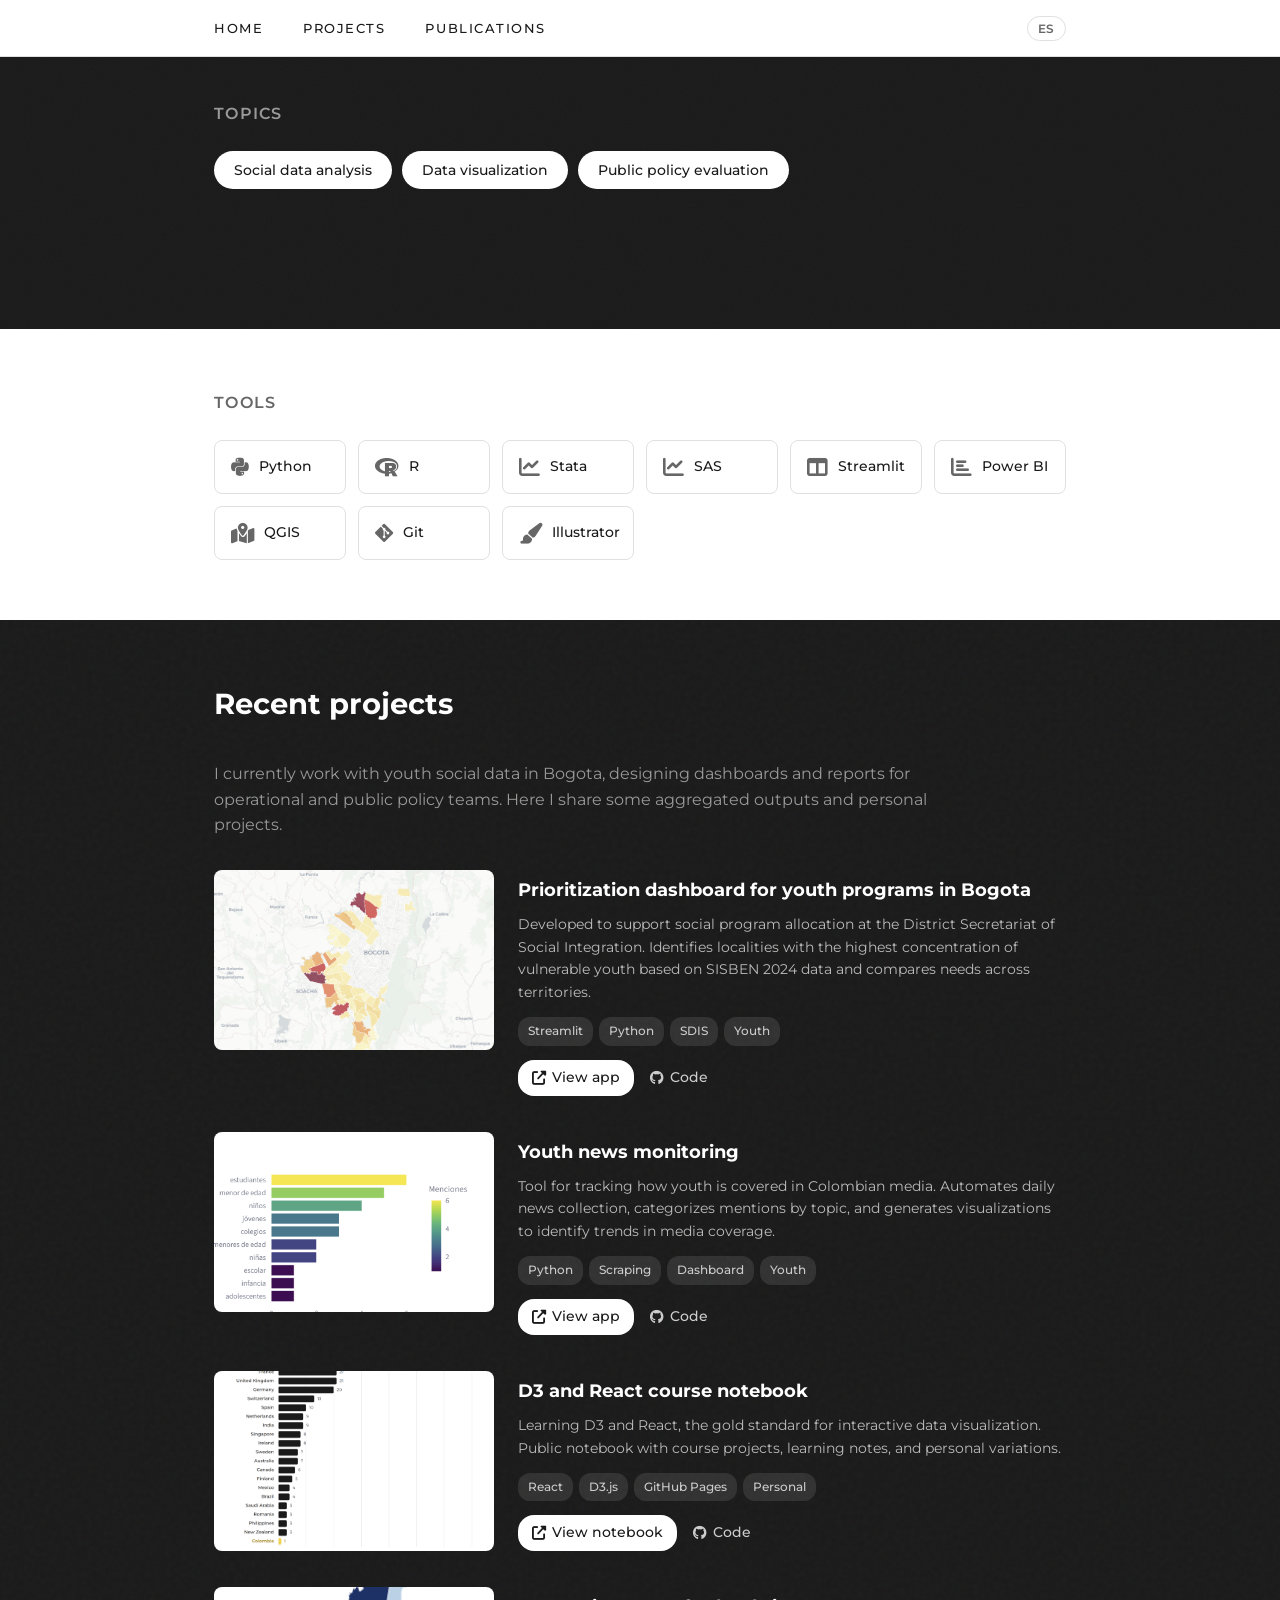
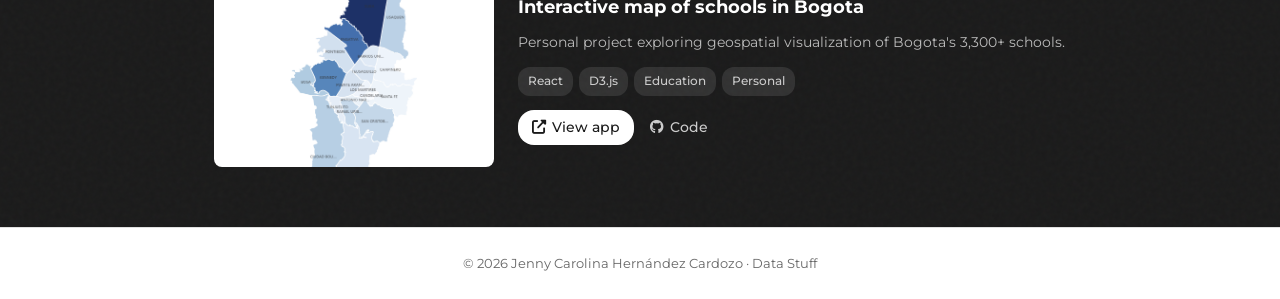
==== about.html @ 79e52897 "Update D3 notebook project tags" ====
<!DOCTYPE html>
<html lang="en">
<head>
    <meta charset="UTF-8">
    <meta name="viewport" content="width=device-width, initial-scale=1.0">
    <title data-i18n-attr="page-title-about">About | Carolina Hernández Cardozo</title>
    <meta name="description" content="Topics, tools and recent projects by Jenny Carolina Hernández Cardozo." data-i18n-meta="meta-description">
    <meta name="keywords" content="Jenny Carolina Hernández Cardozo, Carolina Hernández economista, análisis de datos Colombia, datos sociales, evaluación de políticas públicas, demografía Colombia, visualización de datos">
    <link rel="canonical" href="https://carolinahernandez2019.github.io/about.html">
    <meta property="og:title" content="Jenny Carolina Hernández Cardozo | Economista y demógrafa">
    <meta property="og:description" content="Economista y demógrafa especializada en análisis de datos sociales, evaluación de políticas públicas y visualización de datos en Colombia.">
    <meta property="og:url" content="https://carolinahernandez2019.github.io/">
    <meta property="og:type" content="website">
    <meta property="og:locale" content="es_CO">
    <link rel="stylesheet" href="style.css?v=20">
    <link rel="stylesheet" href="https://cdnjs.cloudflare.com/ajax/libs/font-awesome/6.5.1/css/all.min.css">
    <link rel="preconnect" href="https://fonts.googleapis.com">
    <link rel="preconnect" href="https://fonts.gstatic.com" crossorigin>
    <link href="https://fonts.googleapis.com/css2?family=Caveat:wght@700&family=Montserrat:ital,wght@0,300;0,400;0,500;0,600;0,700&display=swap" rel="stylesheet">
</head>
<body>

    <nav class="navbar navbar-solid" id="navbar">
        <div class="nav-container">
            <ul class="nav-links" id="navLinks">
                <li><a href="index.html" data-i18n="nav-inicio">Home</a></li>
                <li><a href="about.html" data-i18n="nav-proyectos">Projects</a></li>
                <li><a href="publications.html" data-i18n="nav-publicaciones">Publications</a></li>
            </ul>
            <button class="lang-toggle" id="langToggle" aria-label="Switch language">
                ES
            </button>
        </div>
    </nav>

    <!-- ========== TEMAS ========== -->
    <section class="about-me page-section-first dark-texture" id="about">
        <div class="section-container">
            <h2 class="subsection-title" data-i18n="section-temas">Topics</h2>
            <div class="skill-tags">
                <button class="skill-tag" data-skill="policy" style="--tag-color: #eeeeee;" data-i18n="skill-policy">
                    Social data analysis
                </button>
                <button class="skill-tag" data-skill="data-viz" style="--tag-color: #eeeeee;" data-i18n="skill-dataviz">
                    Data visualization
                </button>
                <button class="skill-tag" data-skill="monitoring" style="--tag-color: #eeeeee;" data-i18n="skill-monitoring">
                    Public policy evaluation
                </button>
            </div>
            <div class="skill-descriptions">
                <div class="skill-desc" id="desc-policy">
                    <p data-i18n="desc-policy">Research experience in labor markets, youth, education, and migration.
                    Working with household surveys from Colombia and Latin America.</p>
                </div>
                <div class="skill-desc" id="desc-data-viz">
                    <p data-i18n="desc-dataviz">For technical and non-technical audiences. Publication-ready visualizations
                    in ggplot2 and Plotly. Currently studying D3.js to create interactive web visualizations.</p>
                </div>
                <div class="skill-desc" id="desc-monitoring">
                    <p data-i18n="desc-monitoring">Experience in youth and education policy evaluation.</p>
                </div>
            </div>
        </div>
    </section>

    <!-- ========== HERRAMIENTAS ========== -->
    <section class="tools-section fade-in" id="tools">
        <div class="section-container">
            <h2 class="subsection-title" data-i18n="subsection-herramientas">Tools</h2>
            <div class="tools-grid">
                <div class="tool-item"><i class="fab fa-python"></i><span>Python</span></div>
                <div class="tool-item"><i class="fab fa-r-project"></i><span>R</span></div>
                <div class="tool-item"><i class="fas fa-chart-line"></i><span>Stata</span></div>
                <div class="tool-item"><i class="fas fa-chart-line"></i><span>SAS</span></div>
                <div class="tool-item"><i class="fas fa-table-columns"></i><span>Streamlit</span></div>
                <div class="tool-item"><i class="fas fa-chart-bar"></i><span>Power BI</span></div>
                <div class="tool-item"><i class="fas fa-map-location-dot"></i><span>QGIS</span></div>
                <div class="tool-item"><i class="fab fa-git-alt"></i><span>Git</span></div>
                <div class="tool-item"><i class="fas fa-paintbrush"></i><span>Illustrator</span></div>
            </div>
        </div>
    </section>

    <!-- ========== PROYECTOS ========== -->
    <section class="projects fade-in dark-texture" id="projects">
        <div class="section-container">
            <h2 class="section-title" data-i18n="section-proyectos">Recent projects</h2>
            <p class="projects-intro" data-i18n="hero-intro-projects">
                I currently work with youth social data in Bogota, designing dashboards
                and reports for operational and public policy teams. Here I share some
                aggregated outputs and personal projects.
            </p>
            <div class="projects-grid">

                <article class="project-card">
                    <div class="project-image project-image-link">
                        <a href="https://tablero-jco-fmeyctbuhogjs5tgttm2iw.streamlit.app/" target="_blank" rel="noopener">
                            <img src="tablero-jco-preview.png" alt="Prioritization dashboard for youth programs in Bogota preview">
                        </a>
                    </div>
                    <div class="project-content">
                        <h3 data-i18n="project1-title">Prioritization dashboard for youth programs in Bogota</h3>
                        <p data-i18n="project1-desc">Developed to support social program allocation at the District Secretariat of Social Integration. Identifies localities with the highest concentration of vulnerable youth based on SISBEN 2024 data and compares needs across territories.</p>
                        <div class="project-tags">
                            <span>Streamlit</span><span>Python</span><span>SDIS</span><span data-i18n="tag-youth">Youth</span>
                        </div>
                        <div class="project-links-row">
                            <a href="https://tablero-jco-fmeyctbuhogjs5tgttm2iw.streamlit.app/"
                               target="_blank" rel="noopener" class="project-link primary">
                                <i class="fas fa-external-link-alt"></i> <span data-i18n="project1-link-app">View app</span>
                            </a>
                            <a href="https://github.com/CarolinaHernandez2019/tablero-jco"
                               target="_blank" rel="noopener" class="project-link">
                                <i class="fab fa-github"></i> <span data-i18n="project1-link-code">Code</span>
                            </a>
                        </div>
                    </div>
                </article>

                <article class="project-card">
                    <div class="project-image project-image-link">
                        <a href="https://noticiasjuventudcolombia.streamlit.app/" target="_blank" rel="noopener">
                            <img src="monitor-noticias-preview.png" alt="Youth news monitoring preview">
                        </a>
                    </div>
                    <div class="project-content">
                        <h3 data-i18n="project2-title">Youth news monitoring</h3>
                        <p data-i18n="project2-desc">Tool for tracking how youth is covered in Colombian media. Automates daily news collection, categorizes mentions by topic, and generates visualizations to identify trends in media coverage.</p>
                        <div class="project-tags">
                            <span>Python</span><span>Scraping</span><span>Dashboard</span><span data-i18n="tag-youth">Youth</span>
                        </div>
                        <div class="project-links-row">
                            <a href="https://noticiasjuventudcolombia.streamlit.app/"
                               target="_blank" rel="noopener" class="project-link primary">
                                <i class="fas fa-external-link-alt"></i> <span data-i18n="project2-link-app">View app</span>
                            </a>
                            <a href="https://github.com/CarolinaHernandez2019/-monitoreo-noticias-juventud"
                               target="_blank" rel="noopener" class="project-link">
                                <i class="fab fa-github"></i> <span data-i18n="project2-link-code">Code</span>
                            </a>
                        </div>
                    </div>
                </article>

                <article class="project-card">
                    <div class="project-image project-image-link">
                        <a href="https://carolinahernandez2019.github.io/curso-d3/#project-2" target="_blank" rel="noopener">
                            <img src="d3_preview.png" alt="D3 and React course notebook preview">
                        </a>
                    </div>
                    <div class="project-content">
                        <h3 data-i18n="project-d3-course-title">D3 and React course notebook</h3>
                        <p data-i18n="project-d3-course-desc">Learning D3 and React, the gold standard for interactive data visualization. Public notebook with course projects, learning notes, and personal variations.</p>
                        <div class="project-tags">
                            <span>React</span><span>D3.js</span><span>GitHub Pages</span><span data-i18n="tag-personal">Personal</span>
                        </div>
                        <div class="project-links-row">
                            <a href="https://carolinahernandez2019.github.io/curso-d3/#project-2"
                               target="_blank" rel="noopener" class="project-link primary">
                                <i class="fas fa-external-link-alt"></i> <span data-i18n="project-d3-course-link-app">View notebook</span>
                            </a>
                            <a href="https://github.com/CarolinaHernandez2019/curso-d3"
                               target="_blank" rel="noopener" class="project-link">
                                <i class="fab fa-github"></i> <span data-i18n="project-d3-course-link-code">Code</span>
                            </a>
                        </div>
                    </div>
                </article>

                <article class="project-card">
                    <div class="project-image project-image-link">
                        <a href="https://carolinahernandez2019.github.io/mapa-escuelas-bogota/" target="_blank" rel="noopener">
                            <img src="mapa-escuelas-preview.png" alt="Interactive map of schools in Bogota preview">
                        </a>
                    </div>
                    <div class="project-content">
                        <h3 data-i18n="project3-title">Interactive map of schools in Bogota</h3>
                        <p data-i18n="project3-desc">Personal project exploring geospatial visualization of Bogota's 3,300+ schools.</p>
                        <div class="project-tags">
                            <span>React</span><span>D3.js</span><span data-i18n="tag-education">Education</span><span data-i18n="tag-personal">Personal</span>
                        </div>
                        <div class="project-links-row">
                            <a href="https://carolinahernandez2019.github.io/mapa-escuelas-bogota/"
                               target="_blank" rel="noopener" class="project-link primary">
                                <i class="fas fa-external-link-alt"></i> <span data-i18n="project3-link-app">View app</span>
                            </a>
                            <a href="https://github.com/CarolinaHernandez2019/mapa-escuelas-bogota"
                               target="_blank" rel="noopener" class="project-link">
                                <i class="fab fa-github"></i> <span data-i18n="project3-link-code">Code</span>
                            </a>
                        </div>
                    </div>
                </article>

            </div>
        </div>
    </section>

    <footer class="footer">
        <div class="section-container">
            <p data-i18n="footer-text">&copy; 2026 Jenny Carolina Hernández Cardozo &middot; Data Stuff</p>
        </div>
    </footer>

    <script src="traducciones-idioma.js?v=9"></script>
    <script src="script.js?v=8"></script>
</body>
</html>
---- style.css ----
/* ==========================================================
   PORTAFOLIO - Carolina Hernandez
   Archivo de estilos principal.

   Para modificar colores, buscar la seccion "Variables CSS"
   al inicio. Ahi se cambian los colores globales del sitio.
   ========================================================== */

/* --- Textura noise para secciones oscuras --- */
.dark-texture {
    position: relative;
}
.dark-texture::after {
    content: "";
    position: absolute;
    top: 0;
    left: 0;
    width: 100%;
    height: 100%;
    background-image: url("data:image/svg+xml,%3Csvg viewBox='0 0 256 256' xmlns='http://www.w3.org/2000/svg'%3E%3Cfilter id='noise'%3E%3CfeTurbulence type='fractalNoise' baseFrequency='0.9' numOctaves='4' stitchTiles='stitch'/%3E%3C/filter%3E%3Crect width='100%25' height='100%25' filter='url(%23noise)'/%3E%3C/svg%3E");
    opacity: 0.03;
    pointer-events: none;
    z-index: 1;
}
.dark-texture > * {
    position: relative;
    z-index: 2;
}

/* --- Clase para ocultar visualmente pero mantener accesible para buscadores y lectores de pantalla --- */
.sr-only {
    position: absolute;
    width: 1px;
    height: 1px;
    padding: 0;
    margin: -1px;
    overflow: hidden;
    clip: rect(0, 0, 0, 0);
    white-space: nowrap;
    border: 0;
}

/* --- Variables CSS: colores y fuentes del sitio --- */
/* Tema claro minimalista — blanco y negro */
:root {
    --color-bg: #ffffff;
    --color-surface: #f5f5f5;
    --color-text: #1a1a1a;
    --color-text-secondary: #666666;
    --color-accent: #333333;
    --color-accent-hover: #111111;
    --color-accent-light: #eeeeee;
    --color-border: #e0e0e0;
    --font-body: 'Montserrat', -apple-system, BlinkMacSystemFont, sans-serif;
    --font-heading: 'Montserrat', -apple-system, BlinkMacSystemFont, sans-serif;
    --shadow-sm: 0 1px 3px rgba(0, 0, 0, 0.06);
    --shadow-md: 0 4px 12px rgba(0, 0, 0, 0.08);
    --shadow-lg: 0 8px 30px rgba(0, 0, 0, 0.10);
    --radius: 8px;
    --max-width: 900px;
    --transition: 0.3s ease;
}

/* --- Reset: estilos base para todos los elementos --- */
*,
*::before,
*::after {
    margin: 0;
    padding: 0;
    box-sizing: border-box;
}

html {
    scroll-behavior: smooth;
    scroll-padding-top: 80px;
}

body {
    font-family: var(--font-body);
    background-color: var(--color-bg);
    color: var(--color-text);
    line-height: 1.7;
    transition: background-color var(--transition), color var(--transition);
}

/* --- Contenedor de secciones --- */
.section-container {
    max-width: var(--max-width);
    margin: 0 auto;
    padding: 0 24px;
}

/* ========== NAVEGACION ========== */
/* Barra fija en la parte superior */
.navbar {
    position: fixed;
    top: 0;
    left: 0;
    right: 0;
    z-index: 1000;
    background: transparent;
    border-bottom: none;
    transition: background var(--transition), box-shadow var(--transition);
}

/* Al hacer scroll, la barra gana fondo solido */
.navbar.scrolled {
    background: var(--color-bg);
    border-bottom: 1px solid var(--color-border);
}

/* Cuando se hace scroll, la barra gana sombra */
.navbar.scrolled {
    box-shadow: var(--shadow-sm);
}

/* Paginas interiores: navbar siempre visible con fondo solido */
.navbar.navbar-solid {
    background: var(--color-bg);
    border-bottom: 1px solid var(--color-border);
    box-shadow: var(--shadow-sm);
}

.nav-container {
    max-width: var(--max-width);
    margin: 0 auto;
    padding: 0 24px;
    display: flex;
    align-items: center;
    justify-content: space-between;
    height: 56px;
}

.nav-links {
    display: flex;
    list-style: none;
    gap: 40px;
}

.nav-links a {
    text-decoration: none;
    color: var(--color-text);
    font-size: 0.8rem;
    font-weight: 500;
    letter-spacing: 0.12em;
    text-transform: uppercase;
    transition: color var(--transition);
    position: relative;
}

.nav-links a:hover,
.nav-links a.active {
    color: var(--color-accent);
}

/* Linea decorativa debajo del link activo — ahora animada en la seccion de animaciones */

/* --- Boton de cambio de idioma (ES/EN) --- */
/* Se muestra junto al boton de tema en la barra de navegacion */
.lang-toggle {
    background: none;
    border: 1.5px solid var(--color-border);
    color: var(--color-text-secondary);
    font-family: var(--font-body);
    font-size: 0.75rem;
    font-weight: 600;
    cursor: pointer;
    padding: 4px 10px;
    border-radius: 14px;
    letter-spacing: 0.05em;
    transition: color var(--transition), border-color var(--transition), background var(--transition);
}

.lang-toggle:hover {
    color: var(--color-accent);
    border-color: var(--color-accent);
    background: var(--color-bg);
}

/* --- Boton de tema (deshabilitado, solo tema oscuro) --- */
.theme-toggle {
    display: none;
    background: none;
    border: none;
    color: var(--color-text-secondary);
    font-size: 1.1rem;
    cursor: pointer;
    padding: 8px;
    border-radius: 50%;
    transition: color var(--transition), background var(--transition);
}

.theme-toggle:hover {
    color: var(--color-accent);
    background: var(--color-bg);
}

/* --- Subtitulo "Cosas de Datos" debajo del nombre --- */
.hero-tagline {
    font-family: var(--font-body);
    font-size: 1.1rem;
    font-weight: 400;
    color: var(--color-accent);
    margin-bottom: 24px;
}

/* ========== HERO / PRESENTACION ========== */
.hero {
    position: relative;
    padding: 140px 0 80px;
    min-height: 80vh;
    display: flex;
    align-items: center;
}

/* Canvas de partículas — fondo del hero */
#hero-particles {
    position: absolute;
    top: 0;
    left: 0;
    width: 100%;
    height: 100%;
    z-index: 0;
    pointer-events: none;
}

.hero-container {
    position: relative;
    z-index: 1;
    max-width: var(--max-width);
    margin: 0 auto;
    padding: 0 24px;
    display: flex;
    gap: 48px;
    align-items: center;
    width: 100%;
}

/* Texto del hero ocupa la izquierda */
.hero-content {
    flex: 1;
}

/* Saludo / intro antes del nombre */
.hero-eyebrow {
    font-size: 0.95rem;
    font-weight: 400;
    color: var(--color-text-secondary);
    margin-bottom: 16px;
    max-width: 480px;
}

/* Foto circular a la derecha */
.hero-photo-wrap {
    flex-shrink: 0;
}

.hero-photo {
    width: 240px;
    height: 240px;
    border-radius: 50%;
    object-fit: cover;
    box-shadow: 0 0 0 6px var(--color-bg), 0 16px 48px rgba(0, 0, 0, 0.08);
}

/* --- Foto de perfil (usada en seccion Sobre mi) --- */
.hero-image {
    flex-shrink: 0;
}

.hero-image img,
.image-placeholder {
    width: 220px;
    height: 220px;
    border-radius: 12px;
    object-fit: cover;
    box-shadow: var(--shadow-md);
}

/* Placeholder que se muestra mientras no haya foto */
.image-placeholder {
    background: linear-gradient(135deg, #e0e0e0 0%, #999999 100%);
    display: flex;
    flex-direction: column;
    align-items: center;
    justify-content: center;
    color: white;
    font-size: 0.8rem;
    gap: 8px;
}

.image-placeholder i {
    font-size: 3rem;
    opacity: 0.9;
}

.image-hint {
    font-size: 0.7rem;
    opacity: 0.7;
}

/* --- Contenido del hero --- */
.hero-location {
    font-size: 0.85rem;
    color: var(--color-text-secondary);
    margin-bottom: 8px;
}

.hero-location i {
    margin-right: 4px;
    color: var(--color-accent);
}

.hero-name {
    font-family: 'Caveat', cursive;
    font-size: clamp(3.5rem, 8vw, 5rem);
    font-weight: 700;
    line-height: 1.1;
    margin-bottom: 20px;
    color: var(--color-text);
}

/* Lema debajo de los iconos */
.hero-lema {
    font-size: 0.8rem;
    font-weight: 400;
    color: var(--color-text-secondary);
    line-height: 1.6;
    max-width: 420px;
    margin-top: 32px;
    font-style: italic;
}

/* Highlight estilo resaltador */
.highlight {
    background: linear-gradient(to top, #b8e6b0 0%, #b8e6b0 40%, transparent 40%);
    padding: 0 0.1em;
}

/* Highlight naranja zorrito para el nombre */
.highlight-name {
    background: #ffcba4;
    padding: 2px 6px;
    border-radius: 4px;
}

.hero-title {
    font-family: var(--font-body);
    font-size: 1.15rem;
    font-weight: 500;
    color: var(--color-accent);
    margin-bottom: 2px;
}

.hero-tagline {
    font-size: 1rem;
    line-height: 1.7;
    color: var(--color-text-secondary);
    max-width: 480px;
    margin-bottom: 24px;
}

/* Link dentro de la bio (ej: enlace a LinkedIn) */
.hero-bio a {
    color: var(--color-accent);
    text-decoration: none;
    font-weight: 500;
    border-bottom: 1px solid transparent;
    transition: border-color var(--transition);
}

.hero-bio a:hover {
    border-bottom-color: var(--color-accent);
}

/* --- Iconos de redes sociales en el hero --- */
.hero-links {
    display: flex;
    gap: 16px;
}

.hero-links a {
    width: 40px;
    height: 40px;
    display: flex;
    align-items: center;
    justify-content: center;
    border-radius: 50%;
    color: var(--color-text-secondary);
    border: 1px solid var(--color-border);
    text-decoration: none;
    font-size: 1.1rem;
    transition: all var(--transition);
}

.hero-links a:hover {
    color: var(--color-accent);
    border-color: var(--color-accent);
    transform: translateY(-2px);
    box-shadow: var(--shadow-sm);
}

/* ========== SECCION DE SKILLS / EXPERTISE ========== */
.skills {
    padding: 24px 0 60px;
}

.section-title {
    font-family: var(--font-heading);
    font-size: 1.8rem;
    margin-bottom: 32px;
    color: var(--color-text);
}

.subsection-title {
    font-family: var(--font-body);
    font-size: 1rem;
    font-weight: 600;
    margin: 0 0 24px;
    color: var(--color-text-secondary);
    text-transform: uppercase;
    letter-spacing: 0.08em;
}

/* Titulo dentro de secciones oscuras */
.about-me .subsection-title {
    color: #999999;
}

/* --- Tags interactivos de expertise --- */
/* Al hacer clic aparece la descripcion debajo */
.skill-tags {
    display: flex;
    flex-wrap: wrap;
    gap: 10px;
}

.skill-tag {
    padding: 10px 20px;
    border-radius: 24px;
    border: none;
    background: #ffffff;
    color: #1a1a1a;
    font-family: var(--font-body);
    font-size: 0.88rem;
    font-weight: 500;
    cursor: pointer;
    transition: all var(--transition);
    box-shadow: none;
}

.skill-tag:hover {
    transform: translateY(-2px);
    box-shadow: var(--shadow-md);
}

.skill-tag.active {
    transform: translateY(-2px);
    box-shadow: none;
    outline: 2px solid #ffffff;
    outline-offset: 2px;
}

/* Descripciones que aparecen al hacer clic */
.skill-descriptions {
    margin-top: 20px;
    min-height: 60px;
}

.skill-desc {
    display: none;
    animation: fadeIn 0.3s ease;
}

.skill-desc.active {
    display: block;
}

.skill-desc p {
    font-size: 0.92rem;
    line-height: 1.7;
    color: #ffffff;
    padding: 16px 0;
    background: none;
    border-radius: 0;
    border-left: none;
    box-shadow: none;
}

@keyframes fadeIn {
    from { opacity: 0; transform: translateY(8px); }
    to { opacity: 1; transform: translateY(0); }
}

/* --- Grid de herramientas tecnicas --- */
.tools-grid {
    display: grid;
    grid-template-columns: repeat(auto-fill, minmax(120px, 1fr));
    gap: 12px;
}

.tool-item {
    display: flex;
    align-items: center;
    gap: 10px;
    padding: 14px 16px;
    background: var(--color-bg);
    border-radius: var(--radius);
    border: 1px solid var(--color-border);
    font-size: 0.88rem;
    font-weight: 500;
    color: var(--color-text);
    transition: all var(--transition);
}

.tool-item:hover {
    border-color: var(--color-accent);
    transform: translateY(-1px);
}

.tool-item i {
    font-size: 1.3rem;
    color: var(--color-text-secondary);
}

/* ========== HERRAMIENTAS (seccion separada) ========== */
.tools-section {
    padding: 60px 0;
}

/* ========== PROYECTOS ========== */
.projects {
    padding: 60px 0;
    background: #1a1a1a;
    color: #ffffff;
}

.projects .section-title {
    color: #ffffff;
}

.projects-intro {
    text-align: left;
    color: #999999;
    font-size: 1rem;
    line-height: 1.6;
    margin-bottom: 32px;
    max-width: 720px;
}

.projects-grid {
    display: grid;
    grid-template-columns: 1fr;
    gap: 32px;
}

/* --- Tarjeta de proyecto: layout horizontal --- */
.project-card {
    display: flex;
    gap: 24px;
    align-items: flex-start;
    background: transparent;
    border: none;
    overflow: visible;
}

.project-card:hover {
    transform: none;
}

/* Imagen del proyecto a la izquierda */
.project-image {
    width: 280px;
    height: 180px;
    flex-shrink: 0;
    overflow: hidden;
    border-radius: var(--radius);
}

.project-image img {
    width: 100%;
    height: 100%;
    object-fit: cover;
}

.project-placeholder {
    width: 100%;
    height: 100%;
    display: flex;
    align-items: center;
    justify-content: center;
    font-size: 2.5rem;
    color: white;
}

/* Cada tarjeta tiene un degradado diferente */
.project-card:nth-child(1) .project-placeholder {
    background: linear-gradient(135deg, #d0d0d0, #888888);
}
.project-card:nth-child(2) .project-placeholder {
    background: linear-gradient(135deg, #d8d8d8, #999999);
}
.project-card:nth-child(3) .project-placeholder {
    background: linear-gradient(135deg, #e0e0e0, #aaaaaa);
}

.project-content {
    padding: 4px 0;
    flex: 1;
}

.project-content h3 {
    font-family: var(--font-heading);
    font-size: 1.15rem;
    margin-bottom: 8px;
    color: #ffffff;
}

.project-content p {
    font-size: 0.88rem;
    line-height: 1.6;
    color: #bbbbbb;
    margin-bottom: 14px;
}

/* Tags dentro de cada tarjeta de proyecto */
.project-tags {
    display: flex;
    flex-wrap: wrap;
    gap: 6px;
    margin-bottom: 14px;
}

.project-tags span {
    padding: 4px 10px;
    background: rgba(255, 255, 255, 0.1);
    border-radius: 12px;
    font-size: 0.75rem;
    font-weight: 500;
    color: #cccccc;
}

/* Fila con dos links: app en vivo + codigo */
.project-links-row {
    display: flex;
    gap: 16px;
    align-items: center;
}

.project-link {
    display: inline-flex;
    align-items: center;
    gap: 6px;
    color: #cccccc;
    text-decoration: none;
    font-size: 0.88rem;
    font-weight: 500;
    transition: all var(--transition);
}

.project-link:hover {
    color: #ffffff;
}

/* Link principal (app en vivo) con fondo */
.project-link.primary {
    background: #ffffff;
    color: #1a1a1a;
    padding: 6px 14px;
    border-radius: 16px;
    gap: 6px;
}

.project-link.primary:hover {
    background: #e0e0e0;
}

/* Imagen del proyecto clickeable */
.project-image-link a {
    display: block;
    width: 100%;
    height: 100%;
}

.project-image-link .project-placeholder {
    transition: opacity var(--transition);
}

.project-image-link:hover .project-placeholder {
    opacity: 0.85;
}

/* Texto "Ver app en vivo" dentro del placeholder */
.preview-hint {
    font-size: 0.8rem;
    font-weight: 500;
    margin-top: 4px;
    opacity: 0.9;
}

/* ========== PUBLICACIONES ========== */
/* Seccion con publicaciones seleccionadas como tarjetas clickeables */
.publications {
    padding: 60px 0;
    background: #1a1a1a;
    color: #ffffff;
}

.publications .section-title {
    color: #ffffff;
}

.publications-grid {
    display: grid;
    grid-template-columns: 1fr;
    gap: 24px;
}

/* Cada tarjeta es un enlace clickeable a la publicacion */
.publication-card {
    display: flex;
    gap: 20px;
    align-items: flex-start;
    background: transparent;
    border: none;
    overflow: visible;
    transition: all var(--transition);
    box-shadow: none;
    text-decoration: none;
    color: inherit;
}

.publication-card:hover {
    opacity: 0.85;
}

/* Imagen de portada de la publicacion */
.publication-image {
    width: 180px;
    height: 120px;
    flex-shrink: 0;
    overflow: hidden;
    border-radius: 6px;
}

.publication-image img {
    width: 100%;
    height: 100%;
    object-fit: cover;
    transition: transform var(--transition);
}

.publication-card:hover .publication-image img {
    transform: scale(1.03);
}

.publication-info {
    padding: 0;
    flex: 1;
}

.publication-info h3 {
    font-family: var(--font-heading);
    font-size: 0.85rem;
    font-weight: 600;
    margin-bottom: 4px;
    color: #ffffff;
}

/* Organizacion y año de la publicacion */
.publication-meta {
    font-size: 0.82rem;
    color: #999999;
}

/* Indicador de idioma disponible */
.publication-lang {
    font-size: 0.72rem;
    font-style: italic;
    color: #999999;
    margin-top: 4px;
    opacity: 0.75;
}

/* Link a Google Scholar debajo de las tarjetas */
.publications-more {
    margin-top: 24px;
    text-align: center;
}

.publications-more a {
    color: #cccccc;
    text-decoration: none;
    font-size: 0.92rem;
    font-weight: 500;
    transition: all var(--transition);
}

.publications-more a:hover {
    opacity: 0.8;
}

/* ========== LISTA COMPLETA DE PUBLICACIONES (APA) ========== */
.pub-list {
    padding: 60px 0;
    background: var(--color-bg);
}

.apa-list {
    list-style: none;
    padding: 0;
}

.apa-list li {
    font-size: 0.88rem;
    line-height: 1.7;
    color: var(--color-text-secondary);
    padding: 20px 0;
}

.apa-list li + li {
    border-top: 1px solid var(--color-border);
}

.apa-list li em {
    font-style: italic;
}

.apa-list li a {
    color: var(--color-accent);
    text-decoration: none;
    word-break: break-all;
}

.apa-list li a:hover {
    text-decoration: underline;
}

/* --- Boton de descarga de CV --- */
.cv-download-btn {
    display: inline-flex;
    align-items: center;
    gap: 8px;
    padding: 10px 20px;
    background: var(--color-accent-light);
    color: var(--color-accent);
    text-decoration: none;
    border-radius: 20px;
    font-size: 0.88rem;
    font-weight: 500;
    transition: all var(--transition);
    box-shadow: var(--shadow-sm);
    margin-top: 16px;
}

.cv-download-btn:hover {
    transform: translateY(-2px);
    box-shadow: var(--shadow-md);
}

/* ========== SOBRE MI / TOPICS ========== */
.about-me {
    padding: 60px 0;
    background: #1a1a1a;
    color: #ffffff;
}

/* Tarjeta con foto a la izquierda y texto a la derecha */
.about-card {
    display: flex;
    gap: 36px;
    align-items: flex-start;
    background: var(--color-surface);
    border-radius: var(--radius);
    padding: 32px;
    border: 1px solid var(--color-border);
    box-shadow: var(--shadow-sm);
}

.about-image img,
.about-image .image-placeholder {
    width: 180px;
    height: 180px;
    border-radius: 12px;
    object-fit: cover;
    box-shadow: var(--shadow-sm);
}

.about-image {
    flex-shrink: 0;
}

.about-name {
    font-family: var(--font-heading);
    font-size: 1.4rem;
    font-weight: 700;
    color: var(--color-text);
    margin-bottom: 4px;
}

.about-role {
    font-size: 0.95rem;
    font-weight: 500;
    color: var(--color-accent);
    margin-bottom: 4px;
}

.about-location {
    font-size: 0.85rem;
    color: var(--color-text-secondary);
    margin-bottom: 16px;
}

.about-location i {
    margin-right: 4px;
    color: var(--color-accent);
}

.about-bio {
    font-size: 0.92rem;
    line-height: 1.7;
    color: var(--color-text-secondary);
    margin-bottom: 20px;
}

/* Link dentro de la bio de Sobre mi */
.about-bio a {
    color: var(--color-accent);
    text-decoration: none;
    font-weight: 500;
    border-bottom: 1px solid transparent;
    transition: border-color var(--transition);
}

.about-bio a:hover {
    border-bottom-color: var(--color-accent);
}

/* ========== CONTACTO ========== */
.contact {
    padding: 80px 0;
    text-align: center;
    background: var(--color-surface);
}

.contact-text {
    font-size: 1rem;
    color: var(--color-text-secondary);
    margin-bottom: 32px;
    max-width: 500px;
    margin-left: auto;
    margin-right: auto;
}

.contact-links {
    display: flex;
    gap: 16px;
    justify-content: center;
    flex-wrap: wrap;
}

/* Boton principal de contacto */
.contact-btn {
    display: inline-flex;
    align-items: center;
    gap: 8px;
    padding: 12px 28px;
    background: var(--color-accent);
    color: #ffffff;
    text-decoration: none;
    border-radius: 24px;
    font-size: 0.9rem;
    font-weight: 500;
    transition: all var(--transition);
    box-shadow: var(--shadow-sm);
}

.contact-btn:hover {
    transform: translateY(-2px);
    box-shadow: var(--shadow-md);
}

/* Botones secundarios de contacto */
.contact-btn.secondary {
    background: var(--color-surface);
    color: var(--color-text);
    border: 1px solid var(--color-border);
}

.contact-btn.secondary:hover {
    border-color: var(--color-accent);
    color: var(--color-accent);
}

/* ========== NAVEGACION A PAGINAS (botones en index) ========== */
.page-nav {
    padding: 48px 0 64px;
}

.page-nav-grid {
    display: grid;
    grid-template-columns: 1fr 1fr;
    gap: 16px;
}

.page-nav-card {
    display: flex;
    align-items: center;
    justify-content: space-between;
    padding: 24px 28px;
    background: #1a1a1a;
    border-radius: var(--radius);
    text-decoration: none;
    color: #ffffff;
    transition: all var(--transition);
}

.page-nav-card:hover {
    background: #333333;
}

.page-nav-card h3 {
    font-family: var(--font-heading);
    font-size: 1.1rem;
    font-weight: 600;
    margin-bottom: 4px;
}

.page-nav-card p {
    font-size: 0.85rem;
    color: #999999;
}

.page-nav-card .arrow {
    font-size: 1.2rem;
    color: #999999;
    transition: transform var(--transition), color var(--transition);
}

.page-nav-card:hover .arrow {
    transform: translateX(4px);
    color: #ffffff;
}

/* Paginas interiores — padding superior para compensar navbar fijo */
.page-section-first {
    padding-top: 100px;
}

/* ========== FOOTER ========== */
.footer {
    padding: 24px 0;
    text-align: center;
    border-top: 1px solid var(--color-border);
}

.footer p {
    font-size: 0.82rem;
    color: var(--color-text-secondary);
}

/* ========== ANIMACIONES DINAMICAS ========== */

/* Fade-in al scroll — las secciones aparecen suavemente */
.fade-in {
    opacity: 0;
    transform: translateY(24px);
    transition: opacity 0.6s ease, transform 0.6s ease;
}

.fade-in.visible {
    opacity: 1;
    transform: translateY(0);
}

/* Underline animado en links del nav */
.nav-links a::after {
    content: '';
    position: absolute;
    bottom: -4px;
    left: 0;
    width: 0;
    height: 2px;
    background: var(--color-accent);
    transition: width 0.3s ease;
}

.nav-links a:hover::after,
.nav-links a.active::after {
    width: 100%;
}

/* ========== RESPONSIVE: MOVILES ========== */
/* Ajustes para pantallas menores a 768px */
@media (max-width: 768px) {
    /* Navegacion: siempre visible, compacta en movil */
    .nav-links {
        gap: 24px;
    }

    .nav-links a {
        font-size: 0.72rem;
    }

    /* Hero: foto arriba, texto abajo en movil */
    .hero {
        padding: 80px 0 40px;
        min-height: auto;
    }

    .hero-container {
        flex-direction: column-reverse;
        text-align: center;
        gap: 16px;
    }

    .hero-photo {
        width: 160px;
        height: 160px;
    }

    .hero-eyebrow {
        margin-top: 8px;
    }

    .hero-tagline {
        max-width: 100%;
    }

    /* Sobre mi: foto arriba, texto abajo */
    .about-card {
        flex-direction: column;
        align-items: center;
        text-align: center;
    }

    .about-image img,
    .about-image .image-placeholder {
        width: 150px;
        height: 150px;
    }

    .about-bio {
        text-align: left;
    }

    .hero-links {
        justify-content: center;
    }

    /* Skills: tags en 2 columnas */
    .skill-tags {
        justify-content: center;
    }

    .skill-tag {
        font-size: 0.82rem;
        padding: 8px 16px;
    }

    /* Proyectos: vertical en movil */
    .project-card {
        flex-direction: column;
    }

    .project-image {
        width: 100%;
        height: 180px;
    }

    /* Publicaciones: vertical en movil */
    .publication-card {
        flex-direction: column;
    }

    .publication-image {
        width: 100%;
        height: 160px;
    }

    /* Nav cards: una columna en movil */
    .page-nav-grid {
        grid-template-columns: 1fr;
    }

    .tools-grid {
        grid-template-columns: repeat(3, 1fr);
    }
}

/* Pantallas muy pequenas */
@media (max-width: 480px) {
    .tools-grid {
        grid-template-columns: repeat(2, 1fr);
    }
}
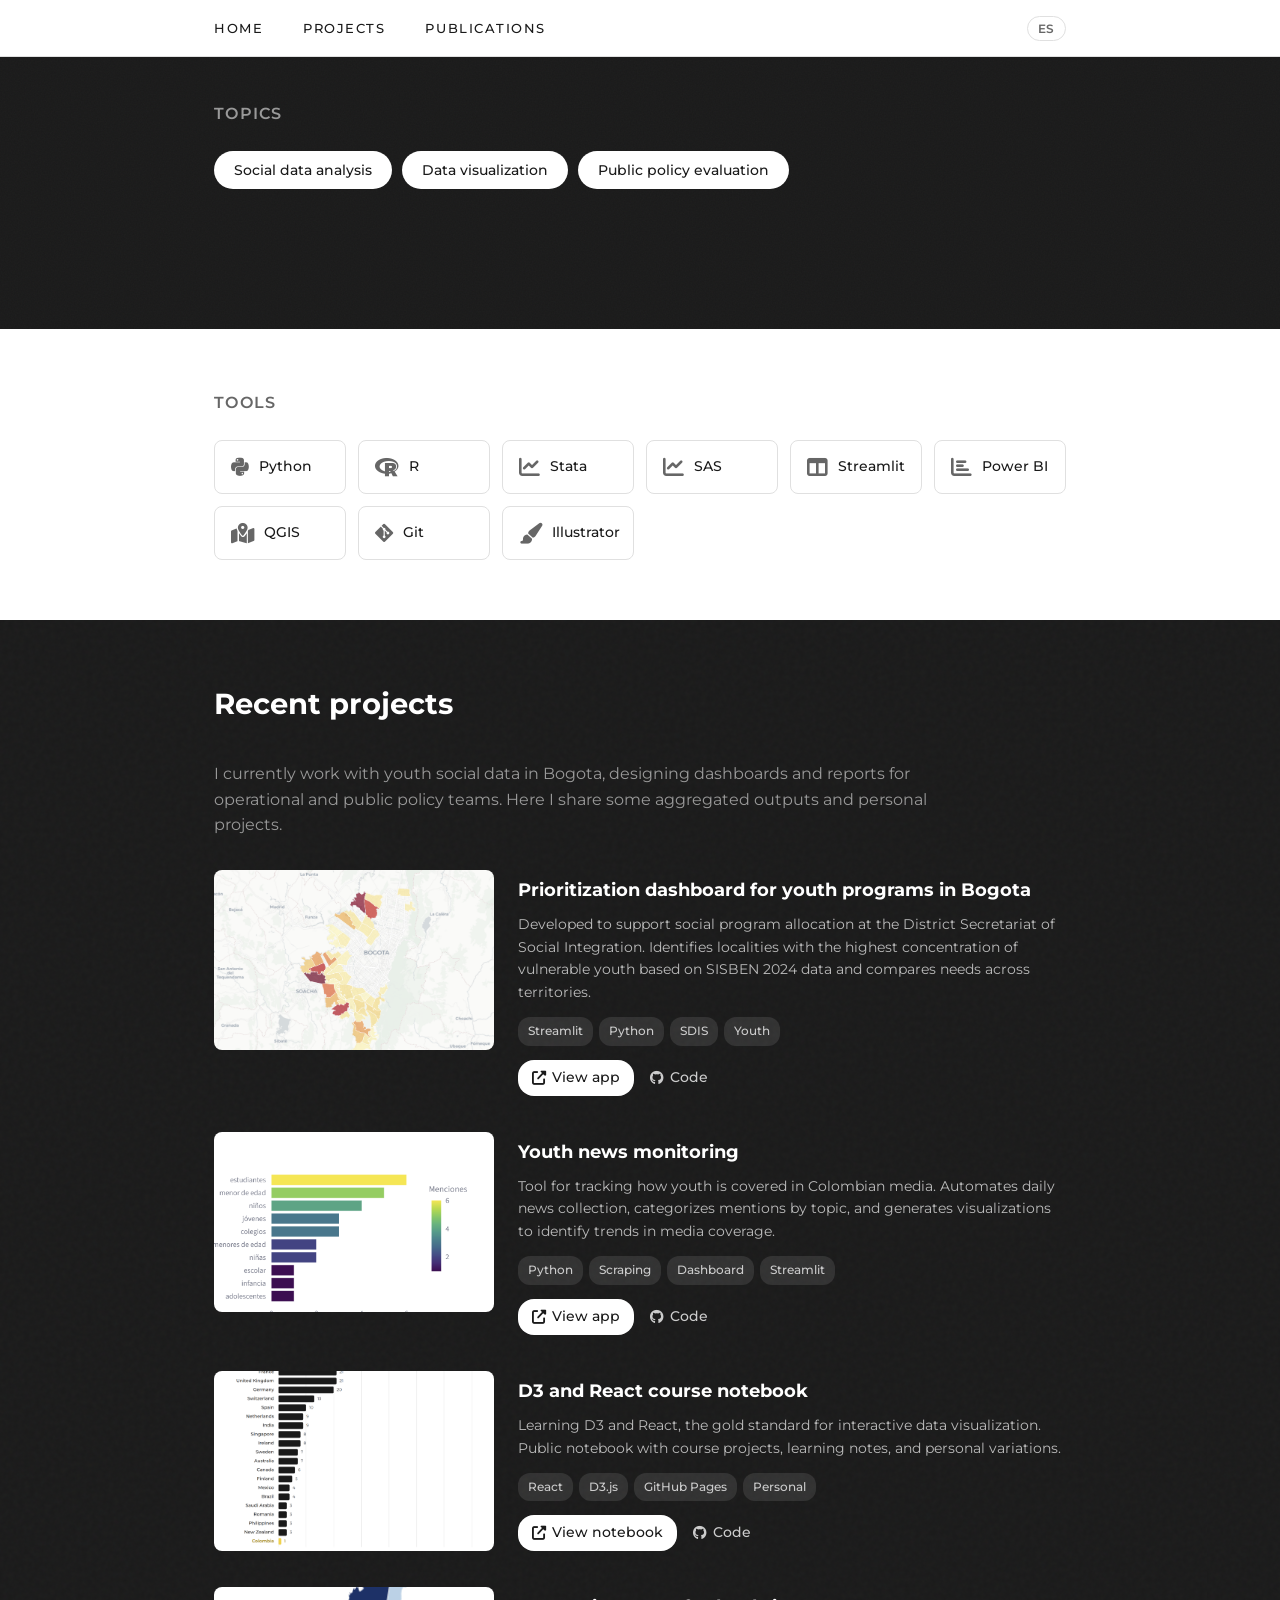
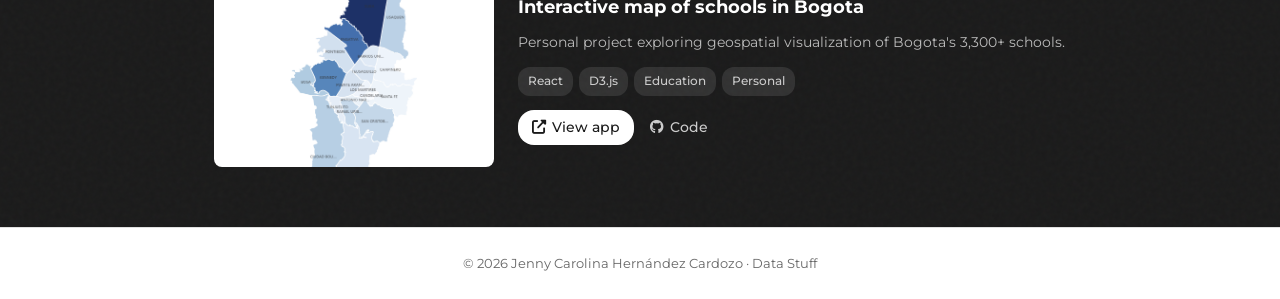
==== commit e5d394a9: "Update D3 notebook portfolio link" ====
--- a/about.html
+++ b/about.html
@@ -128,7 +128,7 @@
                         <h3 data-i18n="project2-title">Youth news monitoring</h3>
                         <p data-i18n="project2-desc">Tool for tracking how youth is covered in Colombian media. Automates daily news collection, categorizes mentions by topic, and generates visualizations to identify trends in media coverage.</p>
                         <div class="project-tags">
-                            <span>Python</span><span>Scraping</span><span>Dashboard</span><span data-i18n="tag-youth">Youth</span>
+                            <span>Python</span><span>Scraping</span><span>Dashboard</span><span>Streamlit</span>
                         </div>
                         <div class="project-links-row">
                             <a href="https://noticiasjuventudcolombia.streamlit.app/"
@@ -145,7 +145,7 @@
 
                 <article class="project-card">
                     <div class="project-image project-image-link">
-                        <a href="https://carolinahernandez2019.github.io/curso-d3/#project-2" target="_blank" rel="noopener">
+                        <a href="https://carolinahernandez2019.github.io/curso-d3/#home" target="_blank" rel="noopener">
                             <img src="d3_preview.png" alt="D3 and React course notebook preview">
                         </a>
                     </div>
@@ -156,7 +156,7 @@
                             <span>React</span><span>D3.js</span><span>GitHub Pages</span><span data-i18n="tag-personal">Personal</span>
                         </div>
                         <div class="project-links-row">
-                            <a href="https://carolinahernandez2019.github.io/curso-d3/#project-2"
+                            <a href="https://carolinahernandez2019.github.io/curso-d3/#home"
                                target="_blank" rel="noopener" class="project-link primary">
                                 <i class="fas fa-external-link-alt"></i> <span data-i18n="project-d3-course-link-app">View notebook</span>
                             </a>
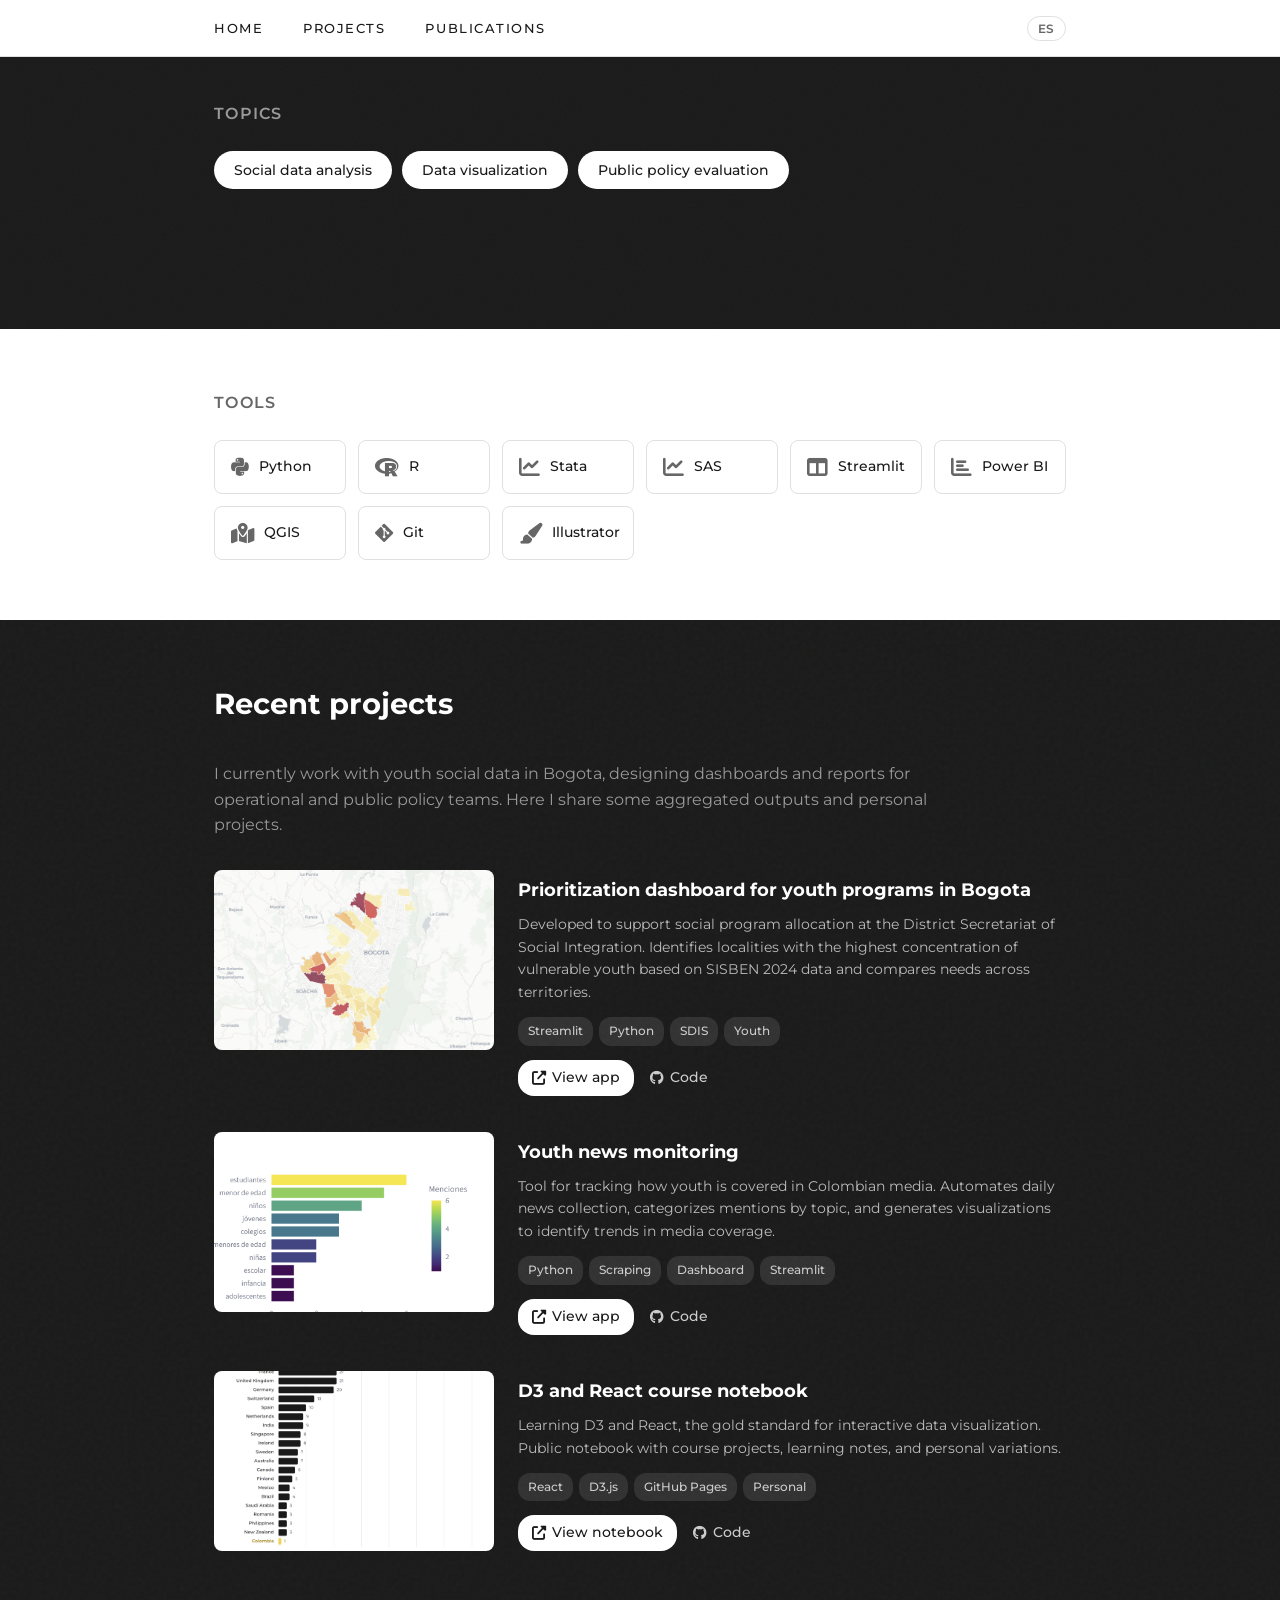
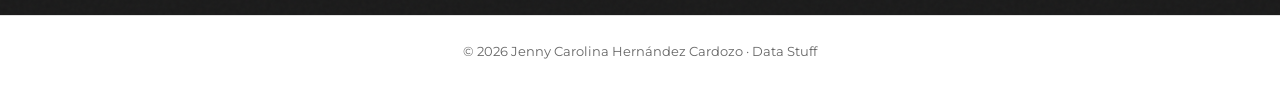
==== commit b5f2ca77: "Temporarily remove schools map from portfolio" ====
--- a/about.html
+++ b/about.html
@@ -168,31 +168,6 @@
                     </div>
                 </article>
 
-                <article class="project-card">
-                    <div class="project-image project-image-link">
-                        <a href="https://carolinahernandez2019.github.io/mapa-escuelas-bogota/" target="_blank" rel="noopener">
-                            <img src="mapa-escuelas-preview.png" alt="Interactive map of schools in Bogota preview">
-                        </a>
-                    </div>
-                    <div class="project-content">
-                        <h3 data-i18n="project3-title">Interactive map of schools in Bogota</h3>
-                        <p data-i18n="project3-desc">Personal project exploring geospatial visualization of Bogota's 3,300+ schools.</p>
-                        <div class="project-tags">
-                            <span>React</span><span>D3.js</span><span data-i18n="tag-education">Education</span><span data-i18n="tag-personal">Personal</span>
-                        </div>
-                        <div class="project-links-row">
-                            <a href="https://carolinahernandez2019.github.io/mapa-escuelas-bogota/"
-                               target="_blank" rel="noopener" class="project-link primary">
-                                <i class="fas fa-external-link-alt"></i> <span data-i18n="project3-link-app">View app</span>
-                            </a>
-                            <a href="https://github.com/CarolinaHernandez2019/mapa-escuelas-bogota"
-                               target="_blank" rel="noopener" class="project-link">
-                                <i class="fab fa-github"></i> <span data-i18n="project3-link-code">Code</span>
-                            </a>
-                        </div>
-                    </div>
-                </article>
-
             </div>
         </div>
     </section>
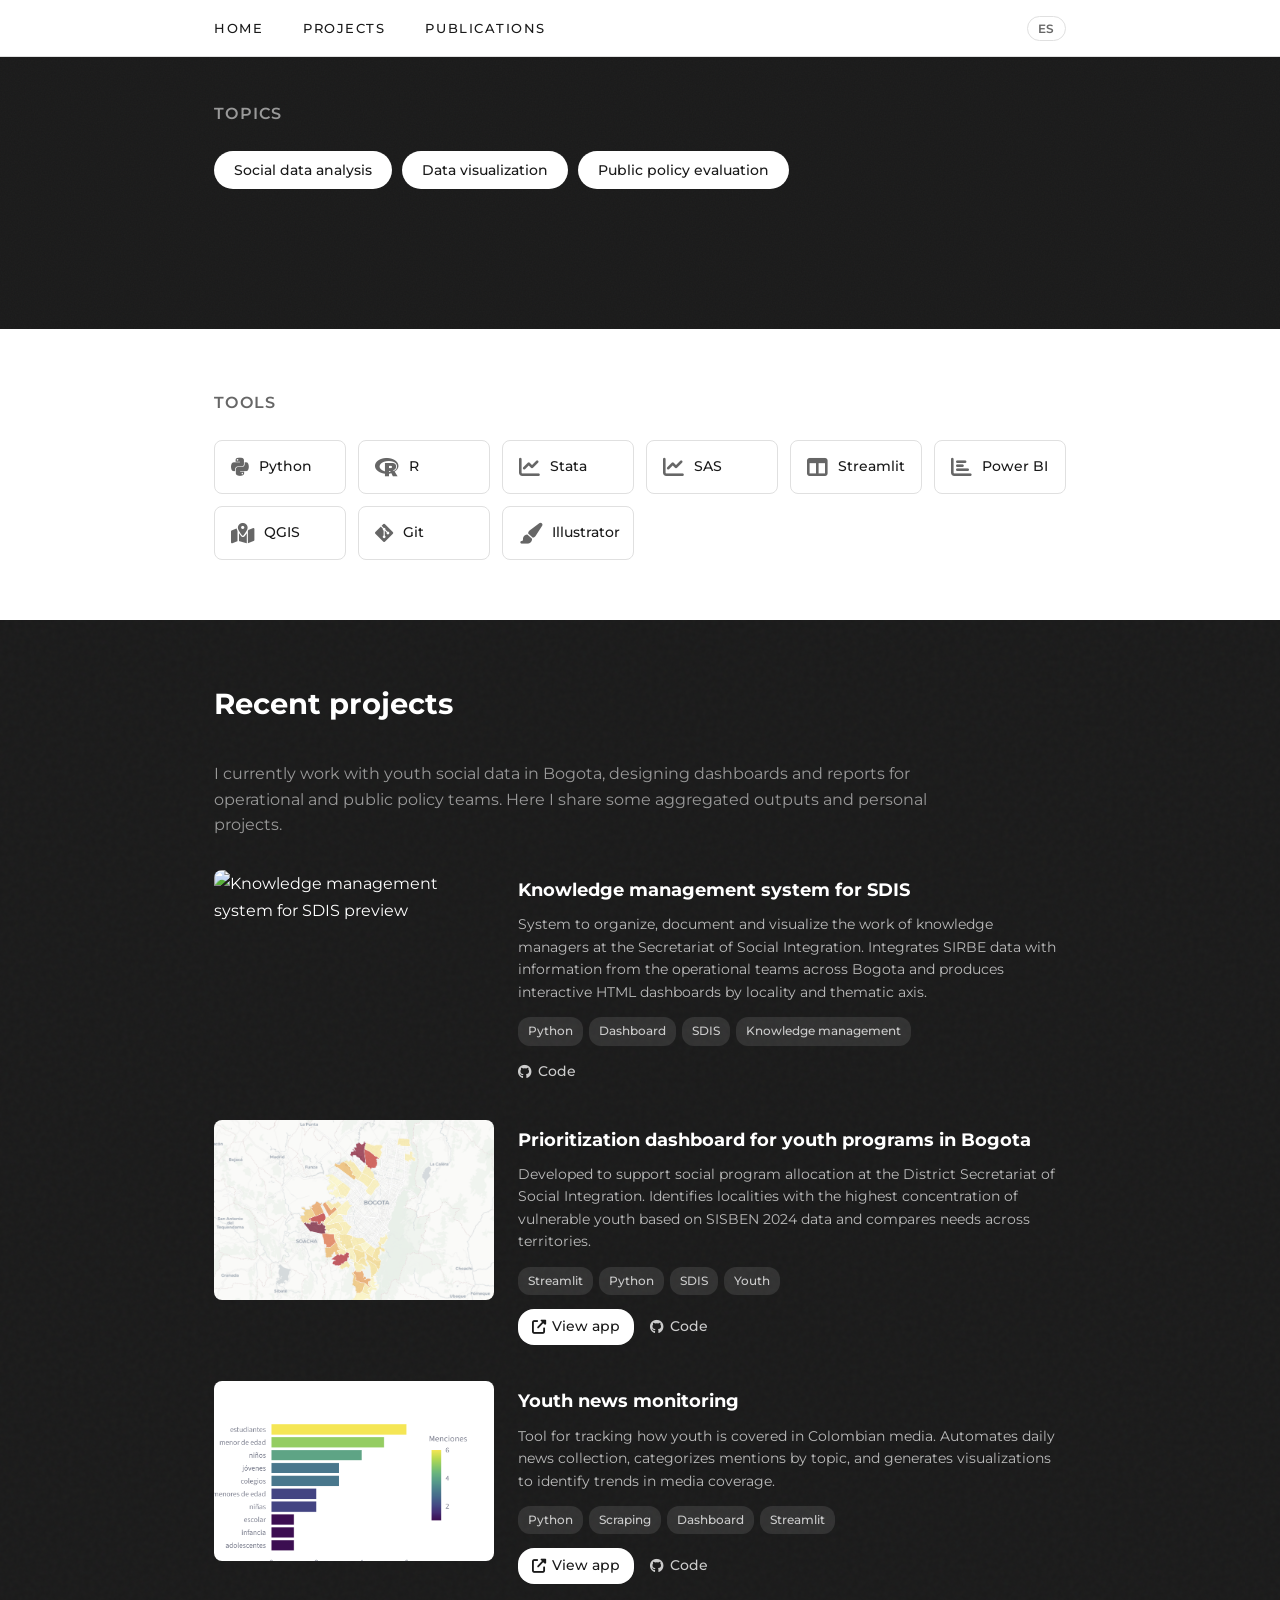
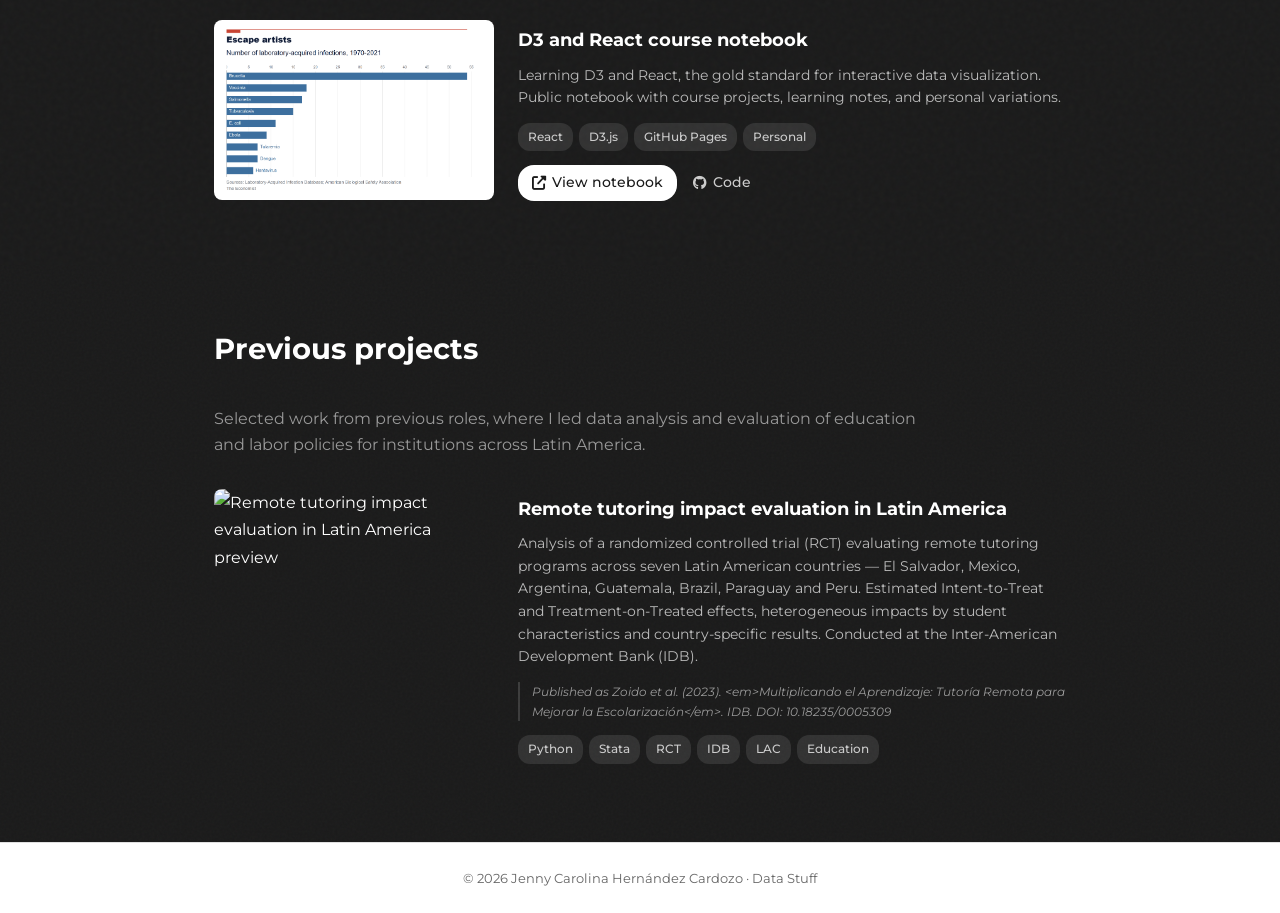
==== commit 47933e80: "Agrega Gestor de Conocimiento SDIS y sección Previous projects con Tutorías BID" ====
--- a/about.html
+++ b/about.html
@@ -82,16 +82,33 @@
         </div>
     </section>
 
-    <!-- ========== PROYECTOS ========== -->
+    <!-- ========== PROYECTOS (projects) ========== -->
     <section class="projects fade-in dark-texture" id="projects">
         <div class="section-container">
             <h2 class="section-title" data-i18n="section-proyectos">Recent projects</h2>
             <p class="projects-intro" data-i18n="hero-intro-projects">
-                I currently work with youth social data in Bogota, designing dashboards
-                and reports for operational and public policy teams. Here I share some
-                aggregated outputs and personal projects.
+                I currently work with youth social data in Bogota, designing dashboards and reports for operational and public policy teams. Here I share some aggregated outputs and personal projects.
             </p>
             <div class="projects-grid">
+
+                <article class="project-card">
+                    <div class="project-image">
+                        <img src="gestor-conocimiento-preview.png" alt="Knowledge management system for SDIS preview">
+                    </div>
+                    <div class="project-content">
+                        <h3 data-i18n="project-gestor-title">Knowledge management system for SDIS</h3>
+                        <p data-i18n="project-gestor-desc">System to organize, document and visualize the work of knowledge managers at the Secretariat of Social Integration. Integrates SIRBE data with information from the operational teams across Bogota and produces interactive HTML dashboards by locality and thematic axis.</p>
+                        <div class="project-tags">
+                            <span>Python</span><span>Dashboard</span><span>SDIS</span><span data-i18n="tag-knowledge">Knowledge management</span>
+                        </div>
+                        <div class="project-links-row">
+                            <a href="https://github.com/CarolinaHernandez2019/gestor-conocimiento-sdis"
+                               target="_blank" rel="noopener" class="project-link">
+                                <i class="fab fa-github"></i> <span data-i18n="project-gestor-link-code">Code</span>
+                            </a>
+                        </div>
+                    </div>
+                </article>
 
                 <article class="project-card">
                     <div class="project-image project-image-link">
@@ -109,8 +126,7 @@
                             <a href="https://tablero-jco-fmeyctbuhogjs5tgttm2iw.streamlit.app/"
                                target="_blank" rel="noopener" class="project-link primary">
                                 <i class="fas fa-external-link-alt"></i> <span data-i18n="project1-link-app">View app</span>
-                            </a>
-                            <a href="https://github.com/CarolinaHernandez2019/tablero-jco"
+                            </a><a href="https://github.com/CarolinaHernandez2019/tablero-jco"
                                target="_blank" rel="noopener" class="project-link">
                                 <i class="fab fa-github"></i> <span data-i18n="project1-link-code">Code</span>
                             </a>
@@ -134,8 +150,7 @@
                             <a href="https://noticiasjuventudcolombia.streamlit.app/"
                                target="_blank" rel="noopener" class="project-link primary">
                                 <i class="fas fa-external-link-alt"></i> <span data-i18n="project2-link-app">View app</span>
-                            </a>
-                            <a href="https://github.com/CarolinaHernandez2019/-monitoreo-noticias-juventud"
+                            </a><a href="https://github.com/CarolinaHernandez2019/-monitoreo-noticias-juventud"
                                target="_blank" rel="noopener" class="project-link">
                                 <i class="fab fa-github"></i> <span data-i18n="project2-link-code">Code</span>
                             </a>
@@ -159,11 +174,37 @@
                             <a href="https://carolinahernandez2019.github.io/curso-d3/#home"
                                target="_blank" rel="noopener" class="project-link primary">
                                 <i class="fas fa-external-link-alt"></i> <span data-i18n="project-d3-course-link-app">View notebook</span>
-                            </a>
-                            <a href="https://github.com/CarolinaHernandez2019/curso-d3"
+                            </a><a href="https://github.com/CarolinaHernandez2019/curso-d3"
                                target="_blank" rel="noopener" class="project-link">
                                 <i class="fab fa-github"></i> <span data-i18n="project-d3-course-link-code">Code</span>
                             </a>
+                        </div>
+                    </div>
+                </article>
+
+            </div>
+        </div>
+    </section>
+
+    <!-- ========== PROYECTOS (previous-projects) ========== -->
+    <section class="projects fade-in dark-texture" id="previous-projects">
+        <div class="section-container">
+            <h2 class="section-title" data-i18n="section-proyectos-anteriores">Previous projects</h2>
+            <p class="projects-intro" data-i18n="hero-intro-previous-projects">
+                Selected work from previous roles, where I led data analysis and evaluation of education and labor policies for institutions across Latin America.
+            </p>
+            <div class="projects-grid">
+
+                <article class="project-card">
+                    <div class="project-image">
+                        <img src="tutorias-bid-preview.png" alt="Remote tutoring impact evaluation in Latin America preview">
+                    </div>
+                    <div class="project-content">
+                        <h3 data-i18n="project-tutorias-title">Remote tutoring impact evaluation in Latin America</h3>
+                        <p data-i18n="project-tutorias-desc">Analysis of a randomized controlled trial (RCT) evaluating remote tutoring programs across seven Latin American countries — El Salvador, Mexico, Argentina, Guatemala, Brazil, Paraguay and Peru. Estimated Intent-to-Treat and Treatment-on-Treated effects, heterogeneous impacts by student characteristics and country-specific results. Conducted at the Inter-American Development Bank (IDB).</p>
+                        <p class="project-citation" data-i18n="project-tutorias-citation">Published as Zoido et al. (2023). <em>Multiplicando el Aprendizaje: Tutoría Remota para Mejorar la Escolarización</em>. IDB. DOI: 10.18235/0005309</p>
+                        <div class="project-tags">
+                            <span>Python</span><span>Stata</span><span>RCT</span><span>IDB</span><span>LAC</span><span data-i18n="tag-education">Education</span>
                         </div>
                     </div>
                 </article>
@@ -181,4 +222,4 @@
     <script src="traducciones-idioma.js?v=9"></script>
     <script src="script.js?v=8"></script>
 </body>
-</html>
+</html>
--- a/style.css
+++ b/style.css
@@ -623,6 +623,15 @@
     margin-bottom: 14px;
 }
 
+.project-content p.project-citation {
+    font-size: 0.78rem;
+    color: #999999;
+    font-style: italic;
+    padding-left: 12px;
+    border-left: 2px solid rgba(255, 255, 255, 0.15);
+    margin-bottom: 14px;
+}
+
 /* Tags dentro de cada tarjeta de proyecto */
 .project-tags {
     display: flex;
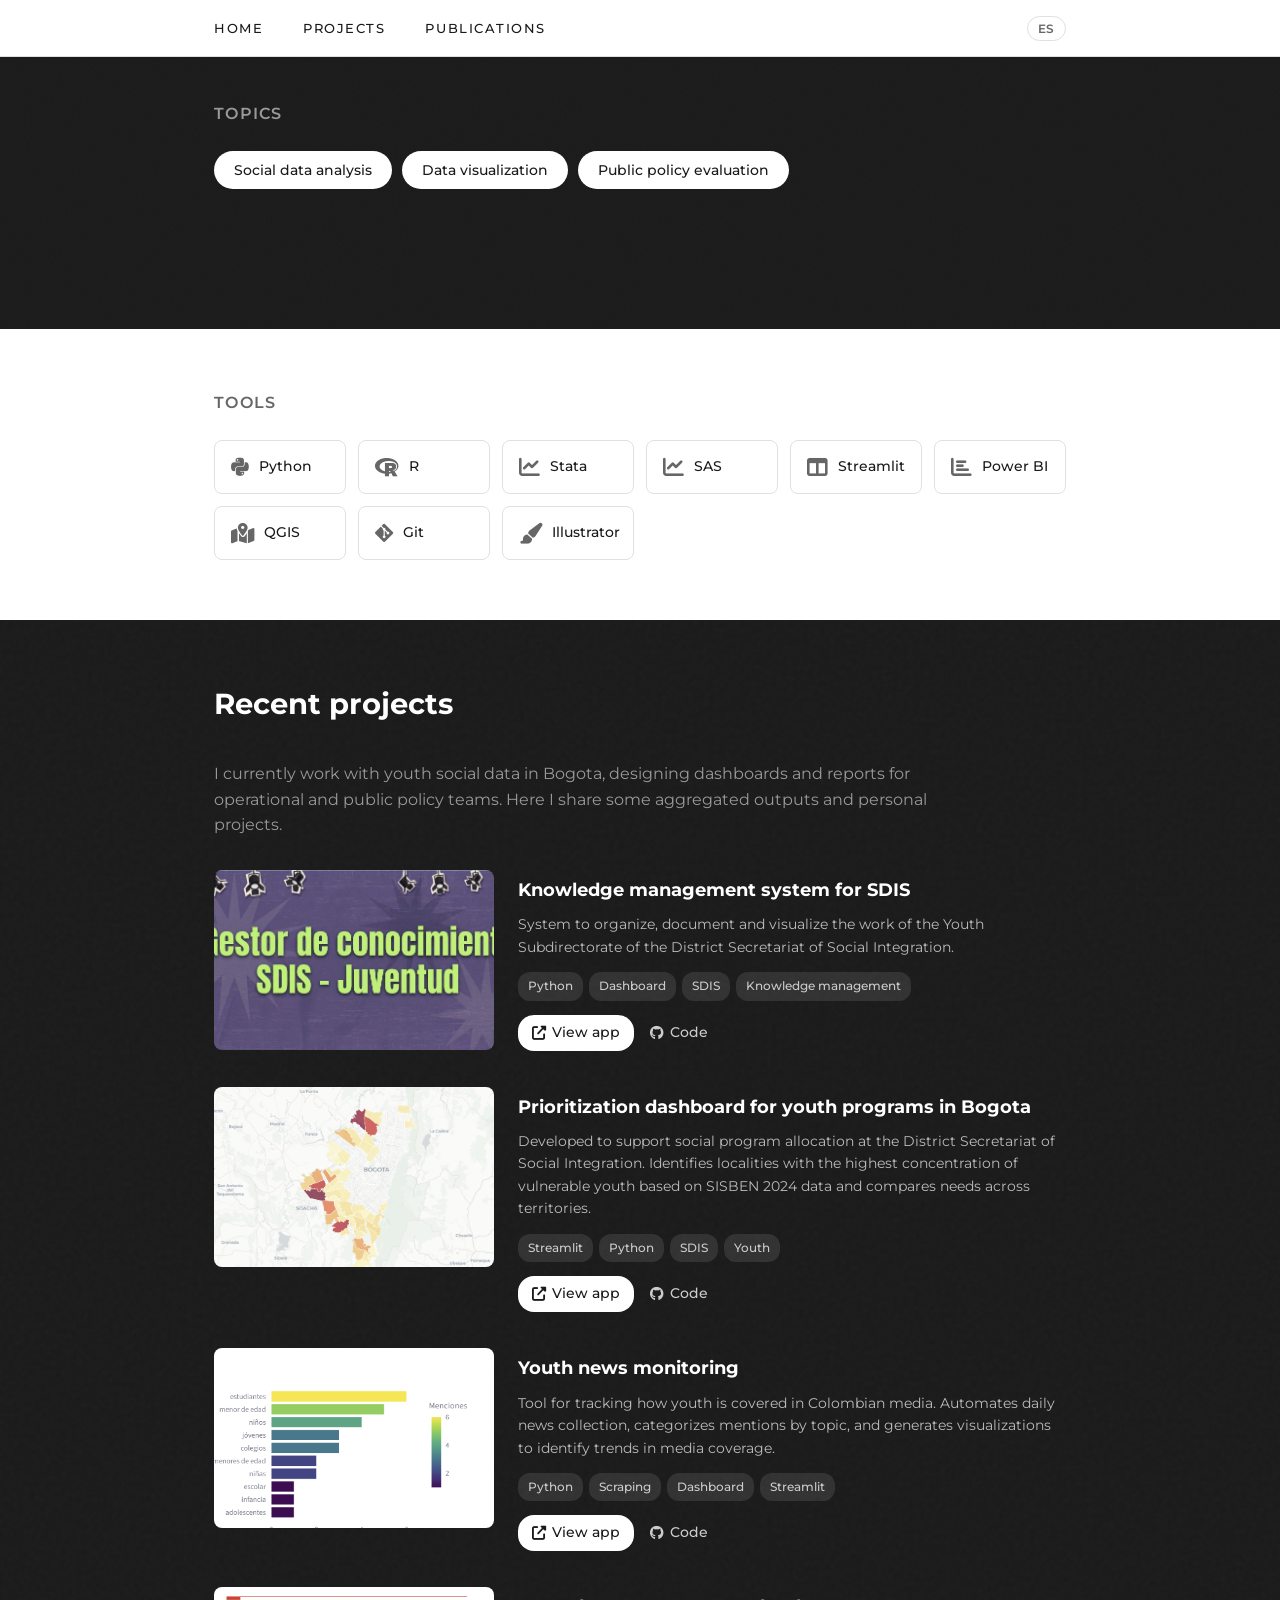
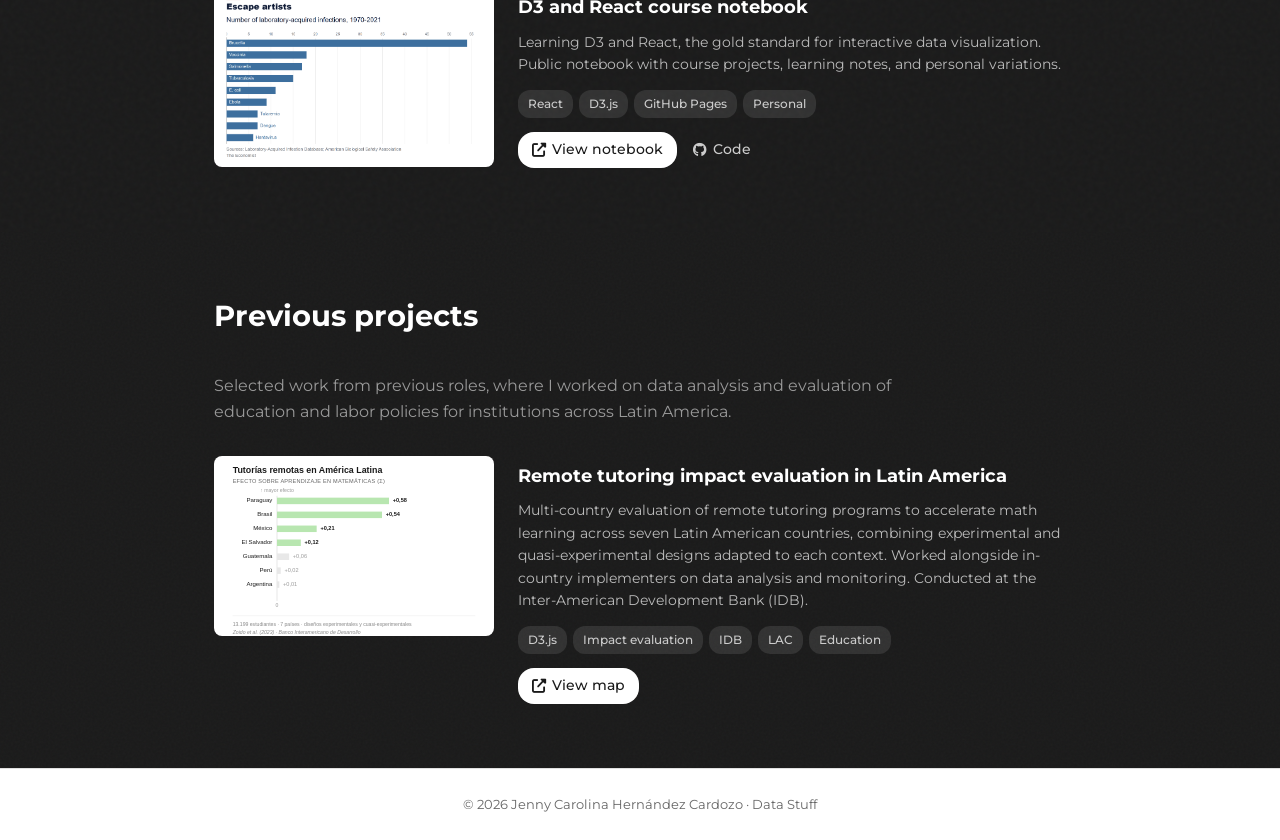
==== commit a44c4f1c: "Agrega Gestor de Conocimiento y sección Previous projects con mapa de Tutorías BID" ====
--- a/about.html
+++ b/about.html
@@ -92,17 +92,22 @@
             <div class="projects-grid">
 
                 <article class="project-card">
-                    <div class="project-image">
-                        <img src="gestor-conocimiento-preview.png" alt="Knowledge management system for SDIS preview">
+                    <div class="project-image project-image-link">
+                        <a href="https://sdis-juventud.github.io/gestor-conocimiento-2025/index.html" target="_blank" rel="noopener">
+                            <img src="gestor-conocimiento-preview.jpeg" alt="Knowledge management system for SDIS preview">
+                        </a>
                     </div>
                     <div class="project-content">
                         <h3 data-i18n="project-gestor-title">Knowledge management system for SDIS</h3>
-                        <p data-i18n="project-gestor-desc">System to organize, document and visualize the work of knowledge managers at the Secretariat of Social Integration. Integrates SIRBE data with information from the operational teams across Bogota and produces interactive HTML dashboards by locality and thematic axis.</p>
+                        <p data-i18n="project-gestor-desc">System to organize, document and visualize the work of the Youth Subdirectorate of the District Secretariat of Social Integration.</p>
                         <div class="project-tags">
                             <span>Python</span><span>Dashboard</span><span>SDIS</span><span data-i18n="tag-knowledge">Knowledge management</span>
                         </div>
                         <div class="project-links-row">
-                            <a href="https://github.com/CarolinaHernandez2019/gestor-conocimiento-sdis"
+                            <a href="https://sdis-juventud.github.io/gestor-conocimiento-2025/index.html"
+                               target="_blank" rel="noopener" class="project-link primary">
+                                <i class="fas fa-external-link-alt"></i> <span data-i18n="project-gestor-link-app">View app</span>
+                            </a><a href="https://github.com/sdis-juventud/gestor-conocimiento-2025"
                                target="_blank" rel="noopener" class="project-link">
                                 <i class="fab fa-github"></i> <span data-i18n="project-gestor-link-code">Code</span>
                             </a>
@@ -191,20 +196,27 @@
         <div class="section-container">
             <h2 class="section-title" data-i18n="section-proyectos-anteriores">Previous projects</h2>
             <p class="projects-intro" data-i18n="hero-intro-previous-projects">
-                Selected work from previous roles, where I led data analysis and evaluation of education and labor policies for institutions across Latin America.
+                Selected work from previous roles, where I worked on data analysis and evaluation of education and labor policies for institutions across Latin America.
             </p>
             <div class="projects-grid">
 
                 <article class="project-card">
-                    <div class="project-image">
-                        <img src="tutorias-bid-preview.png" alt="Remote tutoring impact evaluation in Latin America preview">
+                    <div class="project-image project-image-link">
+                        <a href="tutorias-bid/index.html" target="_blank" rel="noopener">
+                            <img src="tutorias-bid-preview.svg" alt="Remote tutoring impact evaluation in Latin America preview">
+                        </a>
                     </div>
                     <div class="project-content">
                         <h3 data-i18n="project-tutorias-title">Remote tutoring impact evaluation in Latin America</h3>
-                        <p data-i18n="project-tutorias-desc">Analysis of a randomized controlled trial (RCT) evaluating remote tutoring programs across seven Latin American countries — El Salvador, Mexico, Argentina, Guatemala, Brazil, Paraguay and Peru. Estimated Intent-to-Treat and Treatment-on-Treated effects, heterogeneous impacts by student characteristics and country-specific results. Conducted at the Inter-American Development Bank (IDB).</p>
-                        <p class="project-citation" data-i18n="project-tutorias-citation">Published as Zoido et al. (2023). <em>Multiplicando el Aprendizaje: Tutoría Remota para Mejorar la Escolarización</em>. IDB. DOI: 10.18235/0005309</p>
-                        <div class="project-tags">
-                            <span>Python</span><span>Stata</span><span>RCT</span><span>IDB</span><span>LAC</span><span data-i18n="tag-education">Education</span>
+                        <p data-i18n="project-tutorias-desc">Multi-country evaluation of remote tutoring programs to accelerate math learning across seven Latin American countries, combining experimental and quasi-experimental designs adapted to each context. Worked alongside in-country implementers on data analysis and monitoring. Conducted at the Inter-American Development Bank (IDB).</p>
+                        <div class="project-tags">
+                            <span>D3.js</span><span>Impact evaluation</span><span>IDB</span><span>LAC</span><span data-i18n="tag-education">Education</span>
+                        </div>
+                        <div class="project-links-row">
+                            <a href="tutorias-bid/index.html"
+                               target="_blank" rel="noopener" class="project-link primary">
+                                <i class="fas fa-external-link-alt"></i> <span data-i18n="project-tutorias-link-app">View map</span>
+                            </a>
                         </div>
                     </div>
                 </article>
--- a/style.css
+++ b/style.css
@@ -627,8 +627,6 @@
     font-size: 0.78rem;
     color: #999999;
     font-style: italic;
-    padding-left: 12px;
-    border-left: 2px solid rgba(255, 255, 255, 0.15);
     margin-bottom: 14px;
 }
 
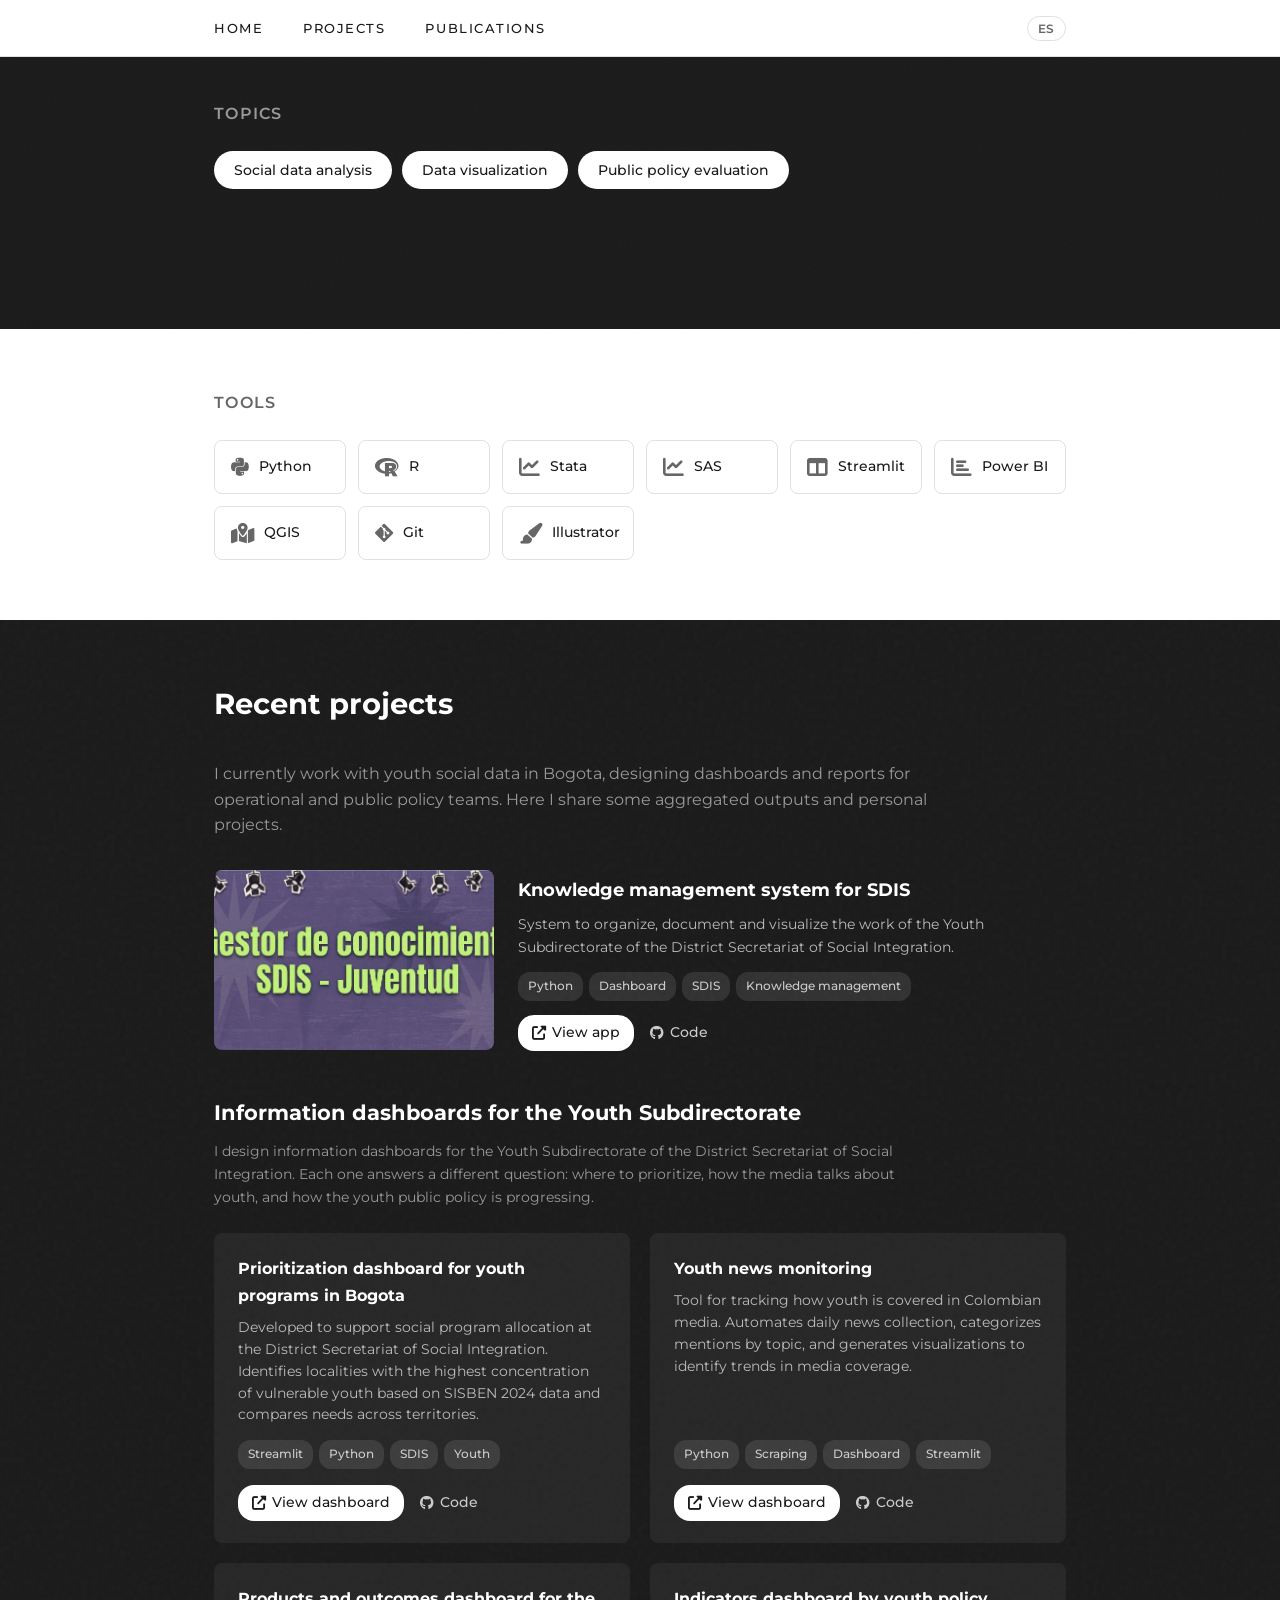
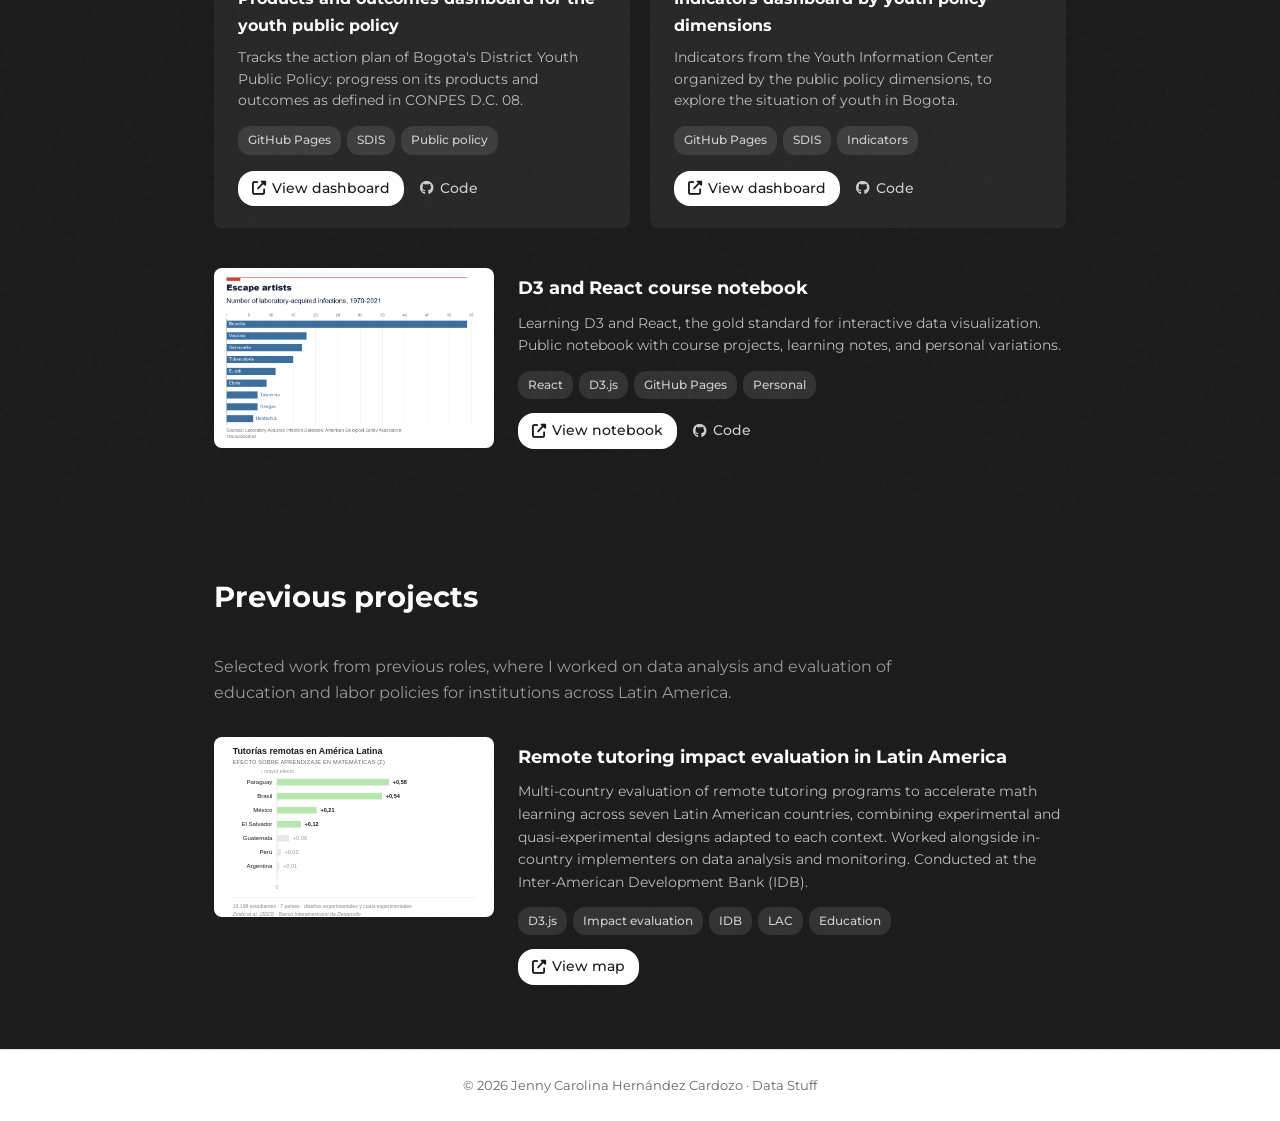
==== commit cf9788ec: "Agrega bloque de tableros de juventud" ====
--- a/about.html
+++ b/about.html
@@ -12,7 +12,7 @@
     <meta property="og:url" content="https://carolinahernandez2019.github.io/">
     <meta property="og:type" content="website">
     <meta property="og:locale" content="es_CO">
-    <link rel="stylesheet" href="style.css?v=20">
+    <link rel="stylesheet" href="style.css?v=21">
     <link rel="stylesheet" href="https://cdnjs.cloudflare.com/ajax/libs/font-awesome/6.5.1/css/all.min.css">
     <link rel="preconnect" href="https://fonts.googleapis.com">
     <link rel="preconnect" href="https://fonts.gstatic.com" crossorigin>
@@ -93,7 +93,7 @@
 
                 <article class="project-card">
                     <div class="project-image project-image-link">
-                        <a href="https://sdis-juventud.github.io/gestor-conocimiento-2025/index.html" target="_blank" rel="noopener">
+                        <a href="https://sdis-juventud.github.io/gestor-conocimiento" target="_blank" rel="noopener">
                             <img src="gestor-conocimiento-preview.jpeg" alt="Knowledge management system for SDIS preview">
                         </a>
                     </div>
@@ -104,10 +104,10 @@
                             <span>Python</span><span>Dashboard</span><span>SDIS</span><span data-i18n="tag-knowledge">Knowledge management</span>
                         </div>
                         <div class="project-links-row">
-                            <a href="https://sdis-juventud.github.io/gestor-conocimiento-2025/index.html"
+                            <a href="https://sdis-juventud.github.io/gestor-conocimiento"
                                target="_blank" rel="noopener" class="project-link primary">
                                 <i class="fas fa-external-link-alt"></i> <span data-i18n="project-gestor-link-app">View app</span>
-                            </a><a href="https://github.com/sdis-juventud/gestor-conocimiento-2025"
+                            </a><a href="https://github.com/sdis-juventud/gestor-conocimiento"
                                target="_blank" rel="noopener" class="project-link">
                                 <i class="fab fa-github"></i> <span data-i18n="project-gestor-link-code">Code</span>
                             </a>
@@ -115,53 +115,81 @@
                     </div>
                 </article>
 
-                <article class="project-card">
-                    <div class="project-image project-image-link">
-                        <a href="https://tablero-jco-fmeyctbuhogjs5tgttm2iw.streamlit.app/" target="_blank" rel="noopener">
-                            <img src="tablero-jco-preview.png" alt="Prioritization dashboard for youth programs in Bogota preview">
-                        </a>
-                    </div>
-                    <div class="project-content">
-                        <h3 data-i18n="project1-title">Prioritization dashboard for youth programs in Bogota</h3>
-                        <p data-i18n="project1-desc">Developed to support social program allocation at the District Secretariat of Social Integration. Identifies localities with the highest concentration of vulnerable youth based on SISBEN 2024 data and compares needs across territories.</p>
-                        <div class="project-tags">
-                            <span>Streamlit</span><span>Python</span><span>SDIS</span><span data-i18n="tag-youth">Youth</span>
-                        </div>
-                        <div class="project-links-row">
-                            <a href="https://tablero-jco-fmeyctbuhogjs5tgttm2iw.streamlit.app/"
-                               target="_blank" rel="noopener" class="project-link primary">
-                                <i class="fas fa-external-link-alt"></i> <span data-i18n="project1-link-app">View app</span>
-                            </a><a href="https://github.com/CarolinaHernandez2019/tablero-jco"
-                               target="_blank" rel="noopener" class="project-link">
-                                <i class="fab fa-github"></i> <span data-i18n="project1-link-code">Code</span>
-                            </a>
-                        </div>
-                    </div>
-                </article>
-
-                <article class="project-card">
-                    <div class="project-image project-image-link">
-                        <a href="https://noticiasjuventudcolombia.streamlit.app/" target="_blank" rel="noopener">
-                            <img src="monitor-noticias-preview.png" alt="Youth news monitoring preview">
-                        </a>
-                    </div>
-                    <div class="project-content">
-                        <h3 data-i18n="project2-title">Youth news monitoring</h3>
-                        <p data-i18n="project2-desc">Tool for tracking how youth is covered in Colombian media. Automates daily news collection, categorizes mentions by topic, and generates visualizations to identify trends in media coverage.</p>
-                        <div class="project-tags">
-                            <span>Python</span><span>Scraping</span><span>Dashboard</span><span>Streamlit</span>
-                        </div>
-                        <div class="project-links-row">
-                            <a href="https://noticiasjuventudcolombia.streamlit.app/"
-                               target="_blank" rel="noopener" class="project-link primary">
-                                <i class="fas fa-external-link-alt"></i> <span data-i18n="project2-link-app">View app</span>
-                            </a><a href="https://github.com/CarolinaHernandez2019/-monitoreo-noticias-juventud"
-                               target="_blank" rel="noopener" class="project-link">
-                                <i class="fab fa-github"></i> <span data-i18n="project2-link-code">Code</span>
-                            </a>
-                        </div>
-                    </div>
-                </article>
+                <div class="tableros-block">
+                    <h3 class="tableros-title" data-i18n="tableros-sdis-title">Information dashboards for the Youth Subdirectorate</h3>
+                    <p class="tableros-intro" data-i18n="tableros-sdis-intro">I design information dashboards for the Youth Subdirectorate of the District Secretariat of Social Integration. Each one answers a different question: where to prioritize, how the media talks about youth, and how the youth public policy is progressing.</p>
+                    <div class="tableros-grid">
+
+                        <article class="tablero-item">
+                            <h4 data-i18n="project1-title">Prioritization dashboard for youth programs in Bogota</h4>
+                            <p data-i18n="project1-desc">Developed to support social program allocation at the District Secretariat of Social Integration. Identifies localities with the highest concentration of vulnerable youth based on SISBEN 2024 data and compares needs across territories.</p>
+                            <div class="project-tags">
+                                <span>Streamlit</span><span>Python</span><span>SDIS</span><span data-i18n="tag-youth">Youth</span>
+                            </div>
+                            <div class="project-links-row">
+                                <a href="https://tablero-jco-fmeyctbuhogjs5tgttm2iw.streamlit.app/"
+                                       target="_blank" rel="noopener" class="project-link primary">
+                                        <i class="fas fa-external-link-alt"></i> <span data-i18n="project1-link-app">View dashboard</span>
+                                    </a><a href="https://github.com/CarolinaHernandez2019/tablero-jco"
+                                       target="_blank" rel="noopener" class="project-link">
+                                        <i class="fab fa-github"></i> <span data-i18n="project1-link-code">Code</span>
+                                    </a>
+                            </div>
+                        </article>
+
+                        <article class="tablero-item">
+                            <h4 data-i18n="project2-title">Youth news monitoring</h4>
+                            <p data-i18n="project2-desc">Tool for tracking how youth is covered in Colombian media. Automates daily news collection, categorizes mentions by topic, and generates visualizations to identify trends in media coverage.</p>
+                            <div class="project-tags">
+                                <span>Python</span><span>Scraping</span><span>Dashboard</span><span>Streamlit</span>
+                            </div>
+                            <div class="project-links-row">
+                                <a href="https://noticiasjuventudcolombia.streamlit.app/"
+                                       target="_blank" rel="noopener" class="project-link primary">
+                                        <i class="fas fa-external-link-alt"></i> <span data-i18n="project2-link-app">View dashboard</span>
+                                    </a><a href="https://github.com/CarolinaHernandez2019/-monitoreo-noticias-juventud"
+                                       target="_blank" rel="noopener" class="project-link">
+                                        <i class="fab fa-github"></i> <span data-i18n="project2-link-code">Code</span>
+                                    </a>
+                            </div>
+                        </article>
+
+                        <article class="tablero-item">
+                            <h4 data-i18n="project-tablero-ppdj-title">Products and outcomes dashboard for the youth public policy</h4>
+                            <p data-i18n="project-tablero-ppdj-desc">Tracks the action plan of Bogota's District Youth Public Policy: progress on its products and outcomes as defined in CONPES D.C. 08.</p>
+                            <div class="project-tags">
+                                <span>GitHub Pages</span><span>SDIS</span><span data-i18n="tag-politica-publica">Public policy</span>
+                            </div>
+                            <div class="project-links-row">
+                                <a href="https://sdis-juventud.github.io/tablero-ppdj/"
+                                       target="_blank" rel="noopener" class="project-link primary">
+                                        <i class="fas fa-external-link-alt"></i> <span data-i18n="project-tablero-ppdj-link-app">View dashboard</span>
+                                    </a><a href="https://github.com/SDIS-Juventud/tablero-ppdj"
+                                       target="_blank" rel="noopener" class="project-link">
+                                        <i class="fab fa-github"></i> <span data-i18n="project-tablero-ppdj-link-code">Code</span>
+                                    </a>
+                            </div>
+                        </article>
+
+                        <article class="tablero-item">
+                            <h4 data-i18n="project-tablero-cij-title">Indicators dashboard by youth policy dimensions</h4>
+                            <p data-i18n="project-tablero-cij-desc">Indicators from the Youth Information Center organized by the public policy dimensions, to explore the situation of youth in Bogota.</p>
+                            <div class="project-tags">
+                                <span>GitHub Pages</span><span>SDIS</span><span data-i18n="tag-indicadores">Indicators</span>
+                            </div>
+                            <div class="project-links-row">
+                                <a href="https://sdis-juventud.github.io/tablero-cij/"
+                                       target="_blank" rel="noopener" class="project-link primary">
+                                        <i class="fas fa-external-link-alt"></i> <span data-i18n="project-tablero-cij-link-app">View dashboard</span>
+                                    </a><a href="https://github.com/SDIS-Juventud/tablero-cij"
+                                       target="_blank" rel="noopener" class="project-link">
+                                        <i class="fab fa-github"></i> <span data-i18n="project-tablero-cij-link-code">Code</span>
+                                    </a>
+                            </div>
+                        </article>
+
+                    </div>
+                </div>
 
                 <article class="project-card">
                     <div class="project-image project-image-link">
--- a/style.css
+++ b/style.css
@@ -697,6 +697,71 @@
     opacity: 0.85;
 }
 
+/* --- Bloque de tableros para la Subdireccion para la Juventud --- */
+/* Agrupa varios tableros en una sola pieza dentro de Recent projects */
+.tableros-block {
+    padding: 8px 0;
+}
+
+.tableros-title {
+    font-family: var(--font-heading);
+    font-size: 1.3rem;
+    color: #ffffff;
+    margin-bottom: 10px;
+}
+
+.tableros-intro {
+    font-size: 0.9rem;
+    line-height: 1.6;
+    color: #999999;
+    max-width: 720px;
+    margin-bottom: 24px;
+}
+
+.tableros-grid {
+    display: grid;
+    grid-template-columns: 1fr 1fr;
+    gap: 20px;
+}
+
+.tablero-item {
+    display: flex;
+    flex-direction: column;
+    background: rgba(255, 255, 255, 0.05);
+    border-radius: var(--radius);
+    padding: 22px 24px;
+    transition: background var(--transition), transform var(--transition);
+}
+
+.tablero-item:hover {
+    background: rgba(255, 255, 255, 0.08);
+    transform: translateY(-2px);
+}
+
+.tablero-item h4 {
+    font-family: var(--font-heading);
+    font-size: 1rem;
+    color: #ffffff;
+    margin-bottom: 8px;
+}
+
+.tablero-item p {
+    font-size: 0.85rem;
+    line-height: 1.6;
+    color: #bbbbbb;
+    margin-bottom: 14px;
+    flex: 1;
+}
+
+.tablero-item .project-tags {
+    margin-bottom: 16px;
+}
+
+/* Los links quedan alineados abajo para que las 4 tarjetas se vean parejas */
+.tablero-item .project-links-row {
+    margin-top: auto;
+}
+
 /* Texto "Ver app en vivo" dentro del placeholder */
 .preview-hint {
     font-size: 0.8rem;
@@ -1175,6 +1240,11 @@
         height: 180px;
     }
 
+    /* Tableros de juventud: una columna en movil */
+    .tableros-grid {
+        grid-template-columns: 1fr;
+    }
+
     /* Publicaciones: vertical en movil */
     .publication-card {
         flex-direction: column;
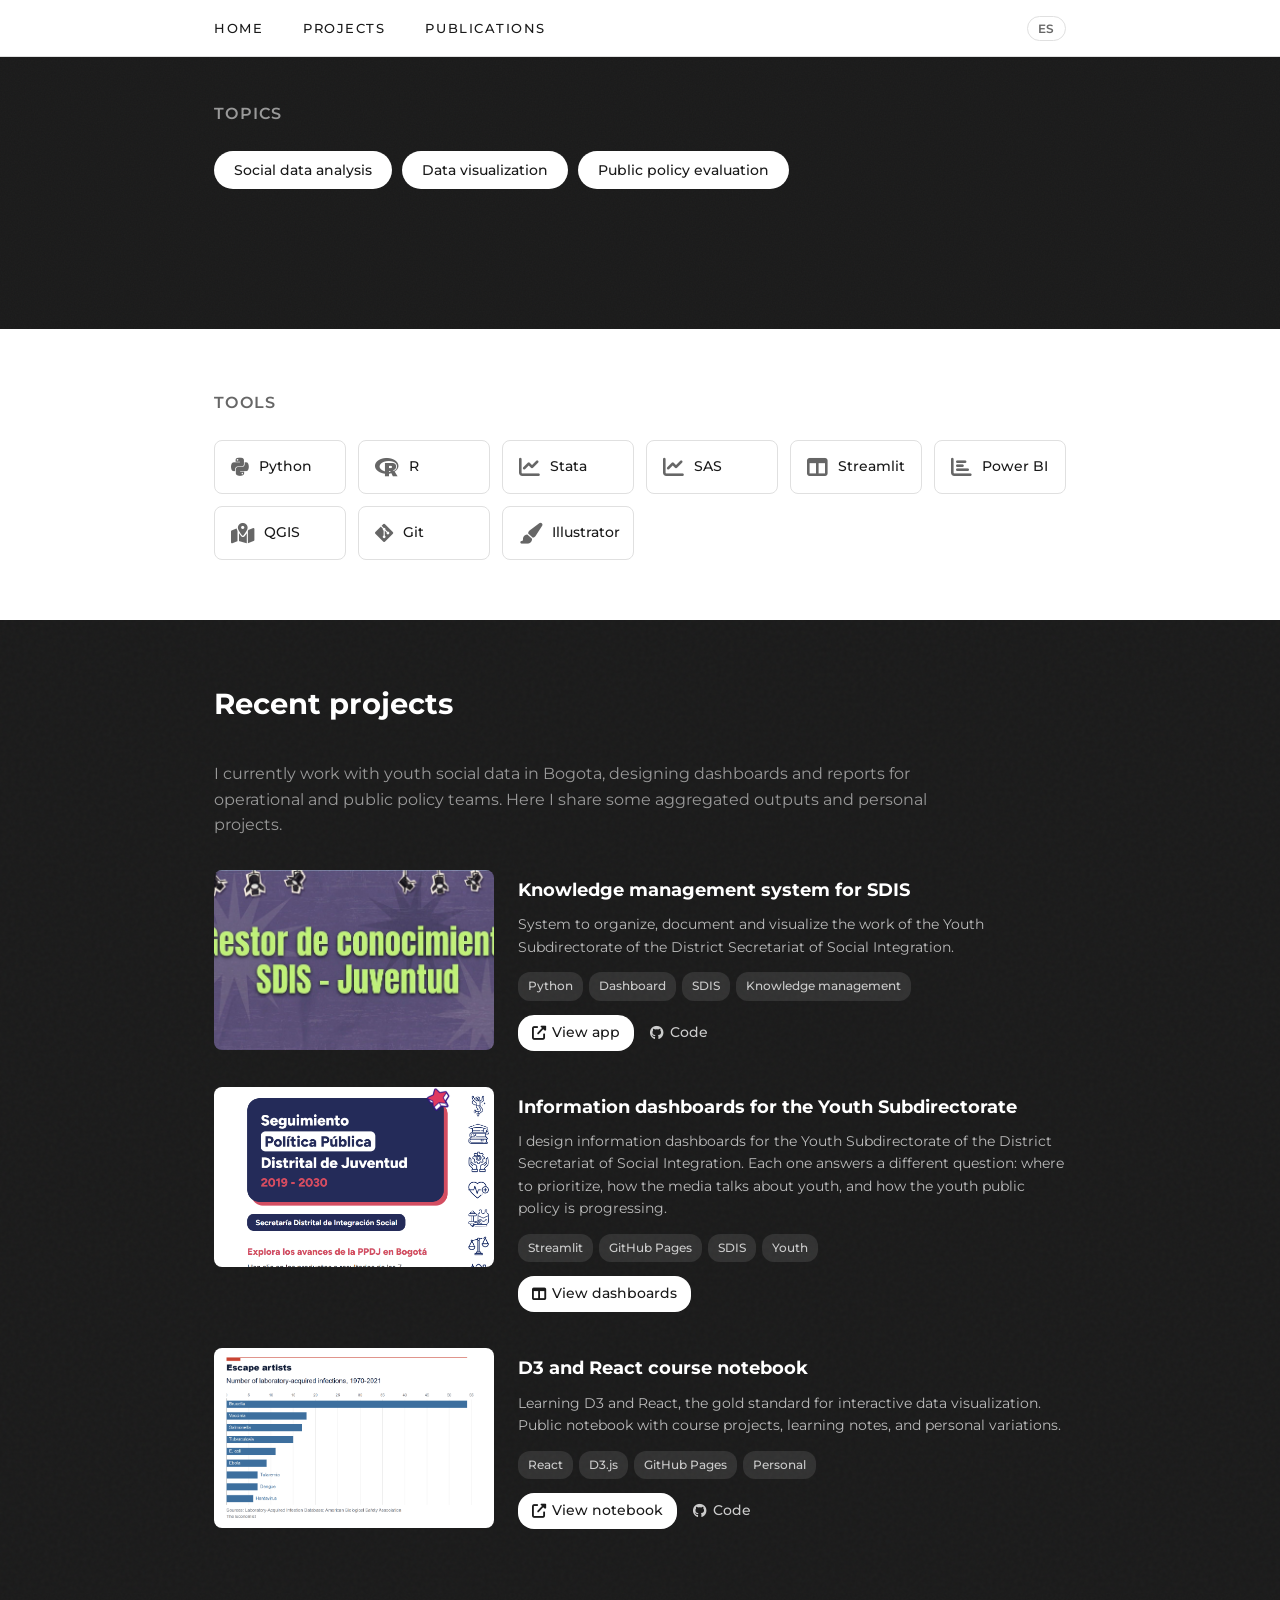
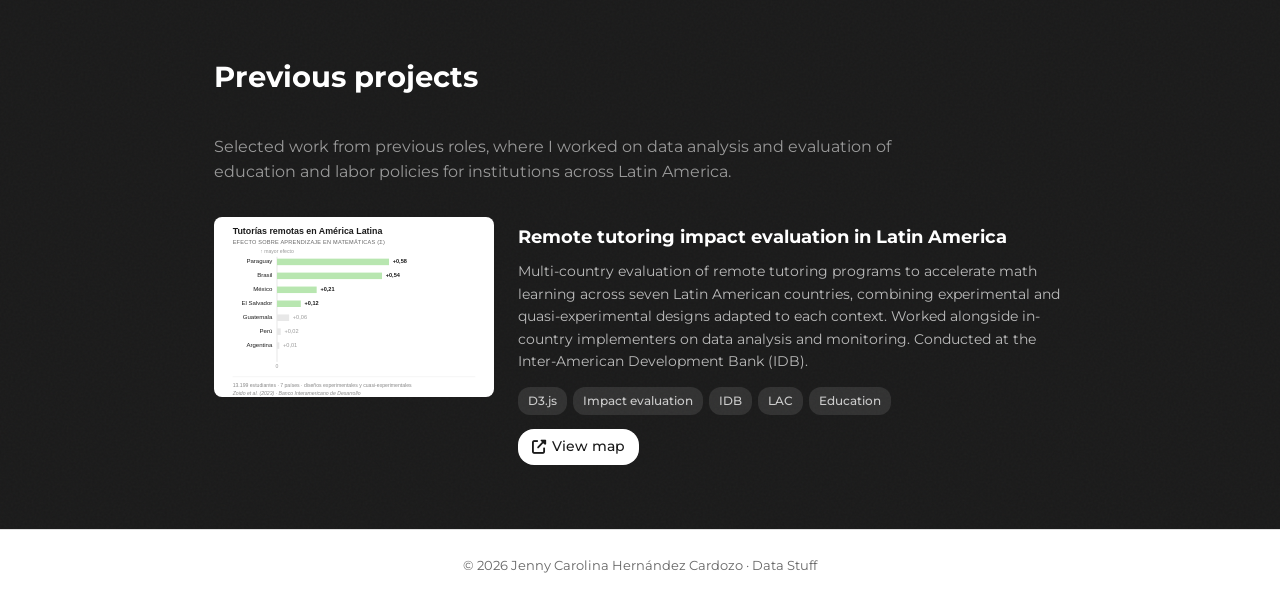
==== commit 2745ea21: "Tableros de juventud en pagina propia" ====
--- a/about.html
+++ b/about.html
@@ -12,7 +12,7 @@
     <meta property="og:url" content="https://carolinahernandez2019.github.io/">
     <meta property="og:type" content="website">
     <meta property="og:locale" content="es_CO">
-    <link rel="stylesheet" href="style.css?v=21">
+    <link rel="stylesheet" href="style.css?v=23">
     <link rel="stylesheet" href="https://cdnjs.cloudflare.com/ajax/libs/font-awesome/6.5.1/css/all.min.css">
     <link rel="preconnect" href="https://fonts.googleapis.com">
     <link rel="preconnect" href="https://fonts.gstatic.com" crossorigin>
@@ -115,81 +115,25 @@
                     </div>
                 </article>
 
-                <div class="tableros-block">
-                    <h3 class="tableros-title" data-i18n="tableros-sdis-title">Information dashboards for the Youth Subdirectorate</h3>
-                    <p class="tableros-intro" data-i18n="tableros-sdis-intro">I design information dashboards for the Youth Subdirectorate of the District Secretariat of Social Integration. Each one answers a different question: where to prioritize, how the media talks about youth, and how the youth public policy is progressing.</p>
-                    <div class="tableros-grid">
-
-                        <article class="tablero-item">
-                            <h4 data-i18n="project1-title">Prioritization dashboard for youth programs in Bogota</h4>
-                            <p data-i18n="project1-desc">Developed to support social program allocation at the District Secretariat of Social Integration. Identifies localities with the highest concentration of vulnerable youth based on SISBEN 2024 data and compares needs across territories.</p>
-                            <div class="project-tags">
-                                <span>Streamlit</span><span>Python</span><span>SDIS</span><span data-i18n="tag-youth">Youth</span>
-                            </div>
-                            <div class="project-links-row">
-                                <a href="https://tablero-jco-fmeyctbuhogjs5tgttm2iw.streamlit.app/"
-                                       target="_blank" rel="noopener" class="project-link primary">
-                                        <i class="fas fa-external-link-alt"></i> <span data-i18n="project1-link-app">View dashboard</span>
-                                    </a><a href="https://github.com/CarolinaHernandez2019/tablero-jco"
-                                       target="_blank" rel="noopener" class="project-link">
-                                        <i class="fab fa-github"></i> <span data-i18n="project1-link-code">Code</span>
-                                    </a>
-                            </div>
-                        </article>
-
-                        <article class="tablero-item">
-                            <h4 data-i18n="project2-title">Youth news monitoring</h4>
-                            <p data-i18n="project2-desc">Tool for tracking how youth is covered in Colombian media. Automates daily news collection, categorizes mentions by topic, and generates visualizations to identify trends in media coverage.</p>
-                            <div class="project-tags">
-                                <span>Python</span><span>Scraping</span><span>Dashboard</span><span>Streamlit</span>
-                            </div>
-                            <div class="project-links-row">
-                                <a href="https://noticiasjuventudcolombia.streamlit.app/"
-                                       target="_blank" rel="noopener" class="project-link primary">
-                                        <i class="fas fa-external-link-alt"></i> <span data-i18n="project2-link-app">View dashboard</span>
-                                    </a><a href="https://github.com/CarolinaHernandez2019/-monitoreo-noticias-juventud"
-                                       target="_blank" rel="noopener" class="project-link">
-                                        <i class="fab fa-github"></i> <span data-i18n="project2-link-code">Code</span>
-                                    </a>
-                            </div>
-                        </article>
-
-                        <article class="tablero-item">
-                            <h4 data-i18n="project-tablero-ppdj-title">Products and outcomes dashboard for the youth public policy</h4>
-                            <p data-i18n="project-tablero-ppdj-desc">Tracks the action plan of Bogota's District Youth Public Policy: progress on its products and outcomes as defined in CONPES D.C. 08.</p>
-                            <div class="project-tags">
-                                <span>GitHub Pages</span><span>SDIS</span><span data-i18n="tag-politica-publica">Public policy</span>
-                            </div>
-                            <div class="project-links-row">
-                                <a href="https://sdis-juventud.github.io/tablero-ppdj/"
-                                       target="_blank" rel="noopener" class="project-link primary">
-                                        <i class="fas fa-external-link-alt"></i> <span data-i18n="project-tablero-ppdj-link-app">View dashboard</span>
-                                    </a><a href="https://github.com/SDIS-Juventud/tablero-ppdj"
-                                       target="_blank" rel="noopener" class="project-link">
-                                        <i class="fab fa-github"></i> <span data-i18n="project-tablero-ppdj-link-code">Code</span>
-                                    </a>
-                            </div>
-                        </article>
-
-                        <article class="tablero-item">
-                            <h4 data-i18n="project-tablero-cij-title">Indicators dashboard by youth policy dimensions</h4>
-                            <p data-i18n="project-tablero-cij-desc">Indicators from the Youth Information Center organized by the public policy dimensions, to explore the situation of youth in Bogota.</p>
-                            <div class="project-tags">
-                                <span>GitHub Pages</span><span>SDIS</span><span data-i18n="tag-indicadores">Indicators</span>
-                            </div>
-                            <div class="project-links-row">
-                                <a href="https://sdis-juventud.github.io/tablero-cij/"
-                                       target="_blank" rel="noopener" class="project-link primary">
-                                        <i class="fas fa-external-link-alt"></i> <span data-i18n="project-tablero-cij-link-app">View dashboard</span>
-                                    </a><a href="https://github.com/SDIS-Juventud/tablero-cij"
-                                       target="_blank" rel="noopener" class="project-link">
-                                        <i class="fab fa-github"></i> <span data-i18n="project-tablero-cij-link-code">Code</span>
-                                    </a>
-                            </div>
-                        </article>
-
-                    </div>
-                </div>
+                <article class="project-card">
+                    <div class="project-image project-image-link">
+                        <a href="tableros-juventud.html">
+                            <img src="imagenes-tableros/tablero-ppdj.png" alt="Information dashboards for the Youth Subdirectorate preview">
+                        </a>
+                    </div>
+                    <div class="project-content">
+                        <h3 data-i18n="tableros-sdis-title">Information dashboards for the Youth Subdirectorate</h3>
+                        <p data-i18n="tableros-sdis-intro">I design information dashboards for the Youth Subdirectorate of the District Secretariat of Social Integration. Each one answers a different question: where to prioritize, how the media talks about youth, and how the youth public policy is progressing.</p>
+                        <div class="project-tags">
+                            <span>Streamlit</span><span>GitHub Pages</span><span>SDIS</span><span data-i18n="tag-youth">Youth</span>
+                        </div>
+                        <div class="project-links-row">
+                            <a href="tableros-juventud.html" class="project-link primary">
+                                <i class="fas fa-table-columns"></i> <span data-i18n="tableros-sdis-link">View dashboards</span>
+                            </a>
+                        </div>
+                    </div>
+                </article>
 
                 <article class="project-card">
                     <div class="project-image project-image-link">
--- a/style.css
+++ b/style.css
@@ -697,27 +697,7 @@
     opacity: 0.85;
 }
 
-/* --- Bloque de tableros para la Subdireccion para la Juventud --- */
-/* Agrupa varios tableros en una sola pieza dentro de Recent projects */
-.tableros-block {
-    padding: 8px 0;
-}
-
-.tableros-title {
-    font-family: var(--font-heading);
-    font-size: 1.3rem;
-    color: #ffffff;
-    margin-bottom: 10px;
-}
-
-.tableros-intro {
-    font-size: 0.9rem;
-    line-height: 1.6;
-    color: #999999;
-    max-width: 720px;
-    margin-bottom: 24px;
-}
-
+/* --- Tableros para la Subdireccion para la Juventud (tableros-juventud.html) --- */
 .tableros-grid {
     display: grid;
     grid-template-columns: 1fr 1fr;
@@ -729,13 +709,35 @@
     flex-direction: column;
     background: rgba(255, 255, 255, 0.05);
     border-radius: var(--radius);
-    padding: 22px 24px;
+    overflow: hidden;
     transition: background var(--transition), transform var(--transition);
 }
 
 .tablero-item:hover {
     background: rgba(255, 255, 255, 0.08);
     transform: translateY(-2px);
+}
+
+/* Miniatura del tablero (opcional, arriba de la tarjeta) */
+.tablero-thumb {
+    display: block;
+    height: 160px;
+    flex-shrink: 0;
+}
+
+.tablero-thumb img {
+    display: block;
+    width: 100%;
+    height: 100%;
+    object-fit: cover;
+}
+
+/* Contenido de la tarjeta; el padding vive aqui para que la miniatura llegue al borde */
+.tablero-item-content {
+    display: flex;
+    flex-direction: column;
+    flex: 1;
+    padding: 20px 24px 22px;
 }
 
 .tablero-item h4 {
